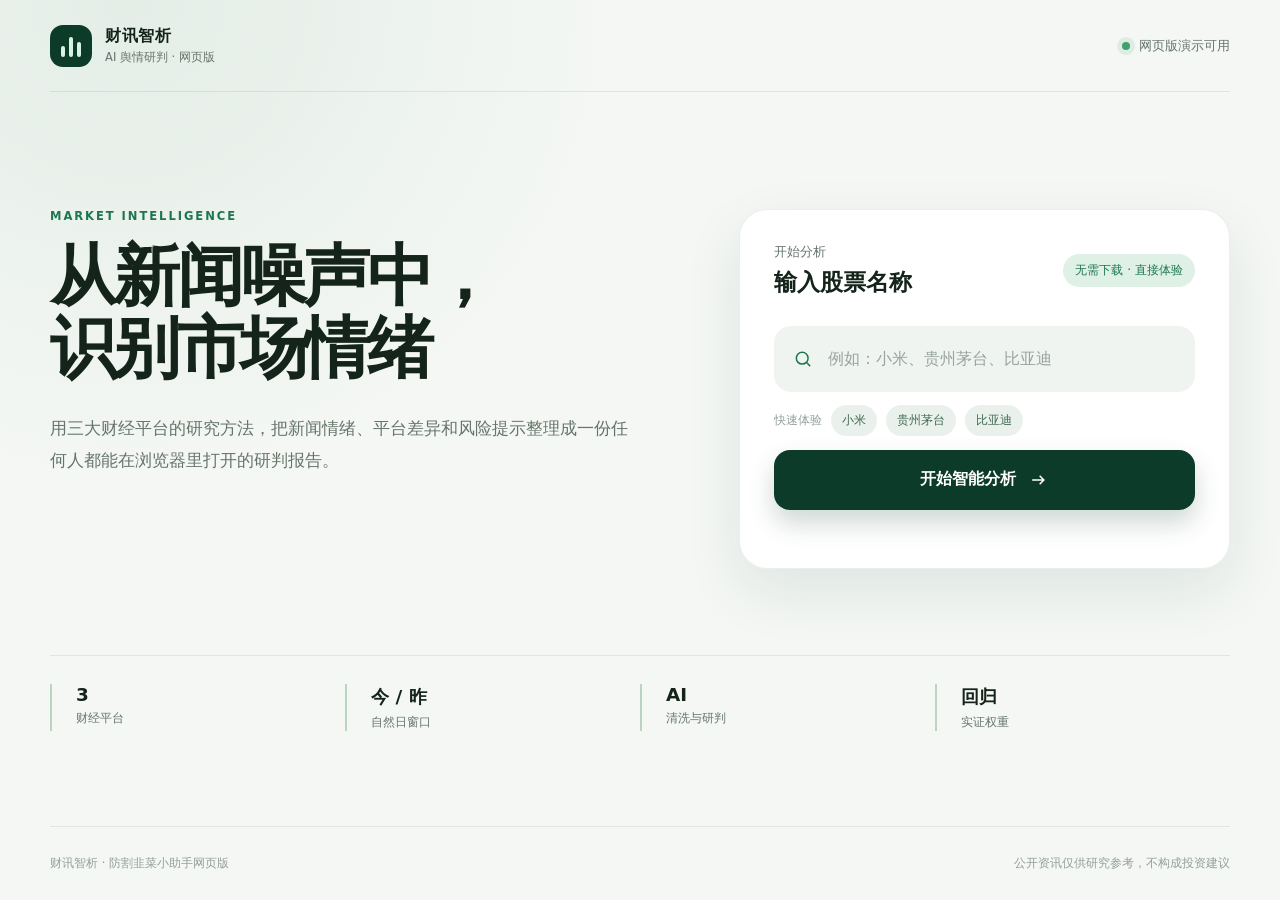
==== index.html @ 029d0da4 "Add files via upload" ====
<!doctype html>
<html lang="zh-CN">
  <head>
    <meta charset="UTF-8" />
    <meta name="viewport" content="width=device-width, initial-scale=1.0" />
    <meta
      name="description"
      content="聚合财经新闻、分析市场情绪并生成结构化舆情研判报告。"
    />
    <title>财讯智析 · AI 舆情研判</title>
    <link
      rel="icon"
      type="image/svg+xml"
      href="data:image/svg+xml,%3Csvg xmlns='http://www.w3.org/2000/svg' viewBox='0 0 64 64'%3E%3Crect width='64' height='64' rx='18' fill='%230d3b2a'/%3E%3Cpath d='M17 43V31m15 12V20m15 23V27' stroke='%23d9f3e5' stroke-width='6' stroke-linecap='round'/%3E%3C/svg%3E"
    />
    <link rel="stylesheet" href="./styles.css" />
  </head>
  <body>
    <div class="app-shell">
      <header class="topbar">
        <a class="brand" href="#" aria-label="财讯智析首页">
          <span class="brand-mark" aria-hidden="true">
            <i></i><i></i><i></i>
          </span>
          <span>
            <strong>财讯智析</strong>
            <small>AI 舆情研判 · 网页版</small>
          </span>
        </a>
        <div class="service-state" id="serviceState" aria-live="polite">
          <span class="state-dot"></span>
          <span>网页版演示可用</span>
        </div>
      </header>

      <main>
        <section class="workspace" id="searchView">
          <div class="workspace-copy">
            <p class="eyebrow">MARKET INTELLIGENCE</p>
            <h1>从新闻噪声中，<br />识别市场情绪</h1>
            <p class="lead">
              用三大财经平台的研究方法，把新闻情绪、平台差异和风险提示整理成一份任何人都能在浏览器里打开的研判报告。
            </p>
          </div>

          <form class="search-panel" id="analysisForm">
            <div class="panel-head">
              <div>
                <p class="panel-label">开始分析</p>
                <h2>输入股票名称</h2>
              </div>
              <span class="window-badge">无需下载 · 直接体验</span>
            </div>
            <label class="search-box" for="stockInput">
              <svg viewBox="0 0 24 24" aria-hidden="true">
                <circle cx="11" cy="11" r="7"></circle>
                <path d="m16.5 16.5 4 4"></path>
              </svg>
              <input
                id="stockInput"
                name="stock"
                autocomplete="off"
                maxlength="30"
                placeholder="例如：小米、贵州茅台、比亚迪"
                required
              />
            </label>
            <div class="quick-row" aria-label="快速体验">
              <span>快速体验</span>
              <button type="button" data-stock="小米">小米</button>
              <button type="button" data-stock="贵州茅台">贵州茅台</button>
              <button type="button" data-stock="比亚迪">比亚迪</button>
            </div>
            <button class="primary-action" id="submitButton" type="submit">
              <span>开始智能分析</span>
              <svg viewBox="0 0 24 24" aria-hidden="true"><path d="m5 12 14 0m-5-5 5 5-5 5"></path></svg>
            </button>
            <p class="form-error" id="formError" role="alert"></p>
          </form>

          <div class="method-row" aria-label="分析方法概览">
            <div><strong>3</strong><span>财经平台</span></div>
            <div><strong>今 / 昨</strong><span>自然日窗口</span></div>
            <div><strong>AI</strong><span>清洗与研判</span></div>
            <div><strong>回归</strong><span>实证权重</span></div>
          </div>
        </section>

        <section class="progress-view is-hidden" id="progressView" aria-live="polite">
          <div class="progress-main">
            <button class="text-button" id="cancelButton" type="button">← 返回搜索</button>
            <p class="eyebrow">ANALYSIS IN PROGRESS</p>
            <h2 id="progressStock">—</h2>
            <p class="progress-message" id="progressMessage">正在创建分析任务</p>
            <div class="progress-value"><strong id="progressNumber">0</strong><span>%</span></div>
            <div class="progress-track" aria-hidden="true">
              <div class="progress-fill" id="progressFill"></div>
            </div>
          </div>

          <aside class="source-panel">
            <div class="aside-title"><span>分析流程</span><small>网页演示</small></div>
            <div id="sourceList"></div>
            <div class="warning-list" id="warningList"></div>
          </aside>
        </section>

        <section class="report-view is-hidden" id="reportView">
          <div class="report-toolbar">
            <div>
              <p class="eyebrow">AI SENTIMENT REPORT</p>
              <h2 id="reportStock">—</h2>
              <p id="reportMeta">—</p>
            </div>
            <button class="outline-button" id="newAnalysisButton" type="button">分析另一只股票</button>
          </div>

          <div class="score-layout">
            <article class="score-card">
              <div class="card-label">
                综合情绪方向
                <button class="help-button" id="metricHelpButton" type="button" aria-expanded="false" aria-controls="metricHelp">?</button>
              </div>
              <div class="score-heading">
                <strong id="directionValue">0.00</strong>
                <span id="directionLabel">中性</span>
              </div>
              <div class="score-scale">
                <div class="scale-line"></div>
                <div class="scale-pin" id="scalePin"></div>
              </div>
              <div class="scale-caption"><span>消极</span><span>中性</span><span>积极</span></div>
              <p class="inline-help is-hidden" id="metricHelp">
                情绪方向经过平台日均与时间权重两级归一化；情绪强度反映标题表达的方向性强弱；新闻热度为 AI 清洗后保留的资讯数量。
              </p>
              <div class="metric-strip">
                <div><strong id="intensityValue">0.00</strong><span>情绪强度</span></div>
                <div><strong id="heatValue">0</strong><span>新闻热度</span></div>
                <div><strong id="coverageValue">0</strong><span>平台覆盖</span></div>
              </div>
            </article>

            <article class="decision-card">
              <p>研判结论</p>
              <h3 id="decisionRating">—</h3>
              <div id="decisionReason">—</div>
              <div class="decision-foot"><span>基于公开资讯</span><span>动态更新</span></div>
            </article>
          </div>

          <div class="report-grid">
            <div class="report-column">
              <article class="content-card">
                <p class="section-kicker">OVERVIEW</p>
                <h3>深度研报综述</h3>
                <p class="report-copy" id="summaryText"></p>
              </article>

              <article class="content-card">
                <div class="section-title positive"><span>↗</span><h3>积极信号</h3></div>
                <div id="prosList"></div>
              </article>

              <article class="content-card">
                <div class="section-title risk"><span>!</span><h3>风险观察</h3></div>
                <div id="consList"></div>
              </article>

              <article class="content-card">
                <p class="section-kicker">STRATEGY</p>
                <h3>策略观察</h3>
                <p class="report-copy" id="strategyText"></p>
              </article>
            </div>

            <aside class="evidence-column">
              <article class="content-card distribution-card">
                <p class="section-kicker">SOURCE MIX</p>
                <h3>平台资讯分布</h3>
                <div id="platformDistribution"></div>
              </article>

              <details class="disclosure-card" id="evidenceDetails">
                <summary><span><i>!</i>新闻依据</span><b>展开</b></summary>
                <div class="disclosure-content" id="evidenceList"></div>
              </details>

              <details class="disclosure-card">
                <summary><span><i class="question">?</i>分数与模型说明</span><b>展开</b></summary>
                <div class="disclosure-content model-text" id="modelInfo"></div>
              </details>
            </aside>
          </div>

          <p class="legal-note" id="legalNote"></p>
        </section>
      </main>

      <footer>
        <span>财讯智析 · 防割韭菜小助手网页版</span>
        <span>公开资讯仅供研究参考，不构成投资建议</span>
      </footer>
    </div>

    <script src="./app.js" defer></script>
  </body>
</html>
---- styles.css ----
:root {
  color-scheme: light;
  --ink: #14241b;
  --muted: #66756c;
  --faint: #93a098;
  --line: #dfe6e1;
  --paper: #f4f7f4;
  --surface: #ffffff;
  --forest: #0d3b2a;
  --green: #1e7650;
  --mint: #dff1e6;
  --positive: #23704d;
  --risk: #a25b48;
  --shadow: 0 22px 60px rgba(13, 59, 42, 0.09);
  font-family: Inter, ui-sans-serif, system-ui, -apple-system, BlinkMacSystemFont, "Segoe UI", "PingFang SC", "Microsoft YaHei", sans-serif;
}

* { box-sizing: border-box; }

html { scroll-behavior: smooth; }

body {
  margin: 0;
  background:
    radial-gradient(circle at 10% 0%, rgba(61, 137, 94, 0.09), transparent 30rem),
    var(--paper);
  color: var(--ink);
  min-width: 320px;
}

button, input { font: inherit; }
button { cursor: pointer; }

.app-shell { min-height: 100vh; }

.topbar {
  width: min(1180px, calc(100% - 48px));
  min-height: 92px;
  margin: 0 auto;
  display: flex;
  align-items: center;
  justify-content: space-between;
  border-bottom: 1px solid rgba(20, 36, 27, 0.09);
}

.brand {
  display: inline-flex;
  gap: 13px;
  align-items: center;
  color: inherit;
  text-decoration: none;
}

.brand-mark {
  width: 42px;
  height: 42px;
  display: flex;
  align-items: end;
  justify-content: center;
  gap: 4px;
  padding: 10px;
  border-radius: 13px;
  background: var(--forest);
}

.brand-mark i { display: block; width: 4px; border-radius: 4px; background: #d8f2e3; }
.brand-mark i:nth-child(1) { height: 11px; }
.brand-mark i:nth-child(2) { height: 20px; }
.brand-mark i:nth-child(3) { height: 15px; }
.brand strong, .brand small { display: block; }
.brand strong { font-size: 1rem; letter-spacing: .04em; }
.brand small { margin-top: 3px; color: var(--muted); font-size: .72rem; }

.service-state {
  display: flex;
  align-items: center;
  gap: 9px;
  color: var(--muted);
  font-size: .82rem;
}

.state-dot {
  width: 8px;
  height: 8px;
  border-radius: 50%;
  background: #d2a056;
  box-shadow: 0 0 0 5px rgba(210, 160, 86, .12);
}

.service-state.online .state-dot { background: #41a06c; box-shadow: 0 0 0 5px rgba(65, 160, 108, .12); }
.service-state.offline .state-dot { background: #ba624e; box-shadow: 0 0 0 5px rgba(186, 98, 78, .12); }

main { width: min(1180px, calc(100% - 48px)); margin: 0 auto; }

.workspace {
  min-height: calc(100vh - 166px);
  padding: 76px 0 54px;
  display: grid;
  grid-template-columns: minmax(0, 1fr) minmax(420px, .82fr);
  grid-template-rows: auto auto;
  column-gap: 90px;
  align-content: center;
}

.eyebrow, .section-kicker {
  margin: 0 0 18px;
  color: var(--green);
  font-size: .72rem;
  font-weight: 750;
  letter-spacing: .17em;
}

.workspace h1 {
  max-width: 660px;
  margin: 0;
  font-size: clamp(3.1rem, 5.2vw, 5.4rem);
  line-height: 1.08;
  letter-spacing: -.055em;
}

.lead {
  max-width: 580px;
  margin: 28px 0 0;
  color: var(--muted);
  font-size: 1.08rem;
  line-height: 1.85;
}

.search-panel {
  align-self: center;
  padding: 34px;
  background: rgba(255, 255, 255, .94);
  border: 1px solid rgba(25, 72, 49, .09);
  border-radius: 28px;
  box-shadow: var(--shadow);
}

.panel-head, .report-toolbar, .aside-title, .evidence-head {
  display: flex;
  align-items: center;
  justify-content: space-between;
  gap: 24px;
}

.panel-label { margin: 0 0 6px; color: var(--muted); font-size: .8rem; }
.panel-head h2 { margin: 0; font-size: 1.45rem; }
.window-badge { padding: 8px 12px; border-radius: 999px; background: var(--mint); color: var(--green); font-size: .76rem; }

.search-box {
  margin-top: 28px;
  height: 66px;
  display: flex;
  align-items: center;
  gap: 13px;
  padding: 0 18px;
  border: 1.5px solid transparent;
  border-radius: 17px;
  background: #f0f4f1;
  transition: border-color .2s, box-shadow .2s;
}

.search-box:focus-within { border-color: #4a936d; box-shadow: 0 0 0 4px rgba(74, 147, 109, .1); }
.search-box svg { width: 22px; fill: none; stroke: var(--green); stroke-width: 1.8; }
.search-box input { width: 100%; border: 0; outline: 0; background: transparent; color: var(--ink); font-size: 1rem; }
.search-box input::placeholder { color: #98a49c; }

.quick-row { min-height: 58px; display: flex; align-items: center; flex-wrap: wrap; gap: 9px; color: var(--faint); font-size: .78rem; }
.quick-row button { padding: 7px 11px; border: 0; border-radius: 999px; background: #eaf1ec; color: #416853; font-size: .76rem; }
.quick-row button:hover { background: #dcebe1; }

.primary-action, .outline-button {
  border: 0;
  border-radius: 16px;
  font-weight: 700;
}

.primary-action {
  width: 100%;
  height: 60px;
  display: flex;
  align-items: center;
  justify-content: center;
  gap: 12px;
  background: var(--forest);
  color: #fff;
  box-shadow: 0 13px 26px rgba(13, 59, 42, .2);
  transition: transform .2s, background .2s;
}

.primary-action:hover { transform: translateY(-1px); background: #125038; }
.primary-action:disabled { cursor: wait; opacity: .66; transform: none; }
.primary-action svg { width: 20px; fill: none; stroke: currentColor; stroke-width: 1.8; }
.form-error { min-height: 1.2em; margin: 13px 0 -4px; color: var(--risk); font-size: .8rem; text-align: center; }

.method-row {
  grid-column: 1 / -1;
  margin-top: 86px;
  padding-top: 28px;
  display: grid;
  grid-template-columns: repeat(4, 1fr);
  border-top: 1px solid var(--line);
}

.method-row div { padding-left: 24px; border-left: 2px solid #b9d5c2; }
.method-row strong, .method-row span { display: block; }
.method-row strong { font-size: 1.15rem; }
.method-row span { margin-top: 5px; color: var(--muted); font-size: .78rem; }

.is-hidden { display: none !important; }

.progress-view {
  min-height: calc(100vh - 166px);
  padding: 76px 0;
  display: grid;
  grid-template-columns: 1.18fr .82fr;
  gap: 72px;
  align-items: center;
}

.text-button { margin-bottom: 64px; padding: 0; border: 0; background: transparent; color: var(--muted); }
.progress-main h2 { margin: 0; font-size: clamp(3.4rem, 7vw, 6.2rem); letter-spacing: -.05em; }
.progress-message { min-height: 28px; margin: 16px 0 0; color: var(--muted); font-size: 1.06rem; }
.progress-value { margin-top: 48px; display: flex; align-items: baseline; }
.progress-value strong { font-size: clamp(5rem, 10vw, 9rem); font-weight: 300; letter-spacing: -.07em; }
.progress-value span { margin-left: 10px; color: var(--green); font-size: 2rem; }
.progress-track { height: 8px; overflow: hidden; border-radius: 999px; background: #dce5df; }
.progress-fill { width: 0; height: 100%; border-radius: inherit; background: linear-gradient(90deg, #1f724e, #81bb94); transition: width .35s ease; }

.source-panel { padding: 34px; border-radius: 26px; background: var(--forest); color: #fff; box-shadow: var(--shadow); }
.aside-title { margin-bottom: 16px; color: rgba(255,255,255,.68); font-size: .82rem; }
.aside-title small { font-size: .72rem; }
.source-row { min-height: 76px; display: flex; align-items: center; justify-content: space-between; gap: 20px; border-bottom: 1px solid rgba(255,255,255,.11); }
.source-row:last-child { border-bottom: 0; }
.source-name { display: flex; align-items: center; gap: 12px; font-weight: 650; }
.source-name i { width: 9px; height: 9px; border-radius: 50%; background: #819488; }
.source-name i.running { background: #e0b05f; box-shadow: 0 0 0 6px rgba(224,176,95,.12); }
.source-name i.completed { background: #69c48e; }
.source-name i.failed, .source-name i.auth_required { background: #e18870; }
.source-detail { max-width: 210px; color: rgba(255,255,255,.54); font-size: .75rem; text-align: right; }
.warning-list { color: #e8ca93; font-size: .76rem; line-height: 1.55; }
.warning-item { margin-top: 12px; padding: 12px 14px; border-radius: 12px; background: rgba(232,202,147,.08); }

.report-view { padding: 58px 0 70px; }
.report-toolbar { margin-bottom: 34px; }
.report-toolbar h2 { margin: 0; font-size: 3rem; letter-spacing: -.04em; }
.report-toolbar p:last-child { margin: 10px 0 0; color: var(--muted); }
.outline-button { padding: 13px 18px; border: 1px solid #bfcac3; background: transparent; color: var(--forest); }
.outline-button:hover { background: #e8efea; }

.score-layout { display: grid; grid-template-columns: 1.32fr .68fr; gap: 22px; }
.score-card, .decision-card, .content-card, .disclosure-card { border: 1px solid rgba(22, 61, 40, .08); border-radius: 24px; background: var(--surface); box-shadow: 0 10px 36px rgba(13,59,42,.055); }
.score-card { padding: 32px; }
.card-label { display: flex; align-items: center; color: var(--muted); font-size: .86rem; }
.help-button { width: 25px; height: 25px; margin-left: 8px; border: 0; border-radius: 50%; background: #dce6df; color: #52705e; font-size: .75rem; }
.score-heading { margin-top: 9px; display: flex; align-items: baseline; gap: 16px; }
.score-heading strong { font-size: 4.9rem; font-weight: 330; letter-spacing: -.06em; }
.score-heading span { padding: 7px 12px; border-radius: 999px; background: var(--mint); color: var(--positive); font-size: .8rem; }
.score-scale { position: relative; height: 26px; margin-top: 16px; display: flex; align-items: center; }
.scale-line { width: 100%; height: 8px; border-radius: 999px; background: linear-gradient(90deg, #c47661, #ddd29f 50%, #65a77e); }
.scale-pin { position: absolute; left: 50%; width: 21px; height: 21px; margin-left: -10px; border: 4px solid var(--forest); border-radius: 50%; background: #fff; box-shadow: 0 2px 8px rgba(13,59,42,.2); transition: left .5s ease; }
.scale-caption { display: flex; justify-content: space-between; color: var(--faint); font-size: .69rem; }
.inline-help { margin: 20px 0 0; padding: 15px 16px; border-radius: 12px; background: #f0f4f1; color: var(--muted); font-size: .78rem; line-height: 1.65; }
.metric-strip { margin-top: 26px; padding-top: 24px; display: grid; grid-template-columns: repeat(3, 1fr); border-top: 1px solid var(--line); }
.metric-strip div { text-align: center; border-right: 1px solid var(--line); }
.metric-strip div:last-child { border-right: 0; }
.metric-strip strong, .metric-strip span { display: block; }
.metric-strip strong { font-size: 1.38rem; }
.metric-strip span { margin-top: 5px; color: var(--muted); font-size: .72rem; }

.decision-card { padding: 32px; display: flex; flex-direction: column; background: linear-gradient(145deg, #0c3727, #176043); color: #fff; }
.decision-card p { margin: 0; color: rgba(255,255,255,.58); font-size: .8rem; }
.decision-card h3 { margin: 18px 0 14px; font-size: 2rem; }
.decision-card > div:not(.decision-foot) { color: rgba(255,255,255,.78); line-height: 1.7; font-size: .9rem; }
.decision-foot { margin-top: auto; padding-top: 24px; display: flex; justify-content: space-between; color: rgba(255,255,255,.45); font-size: .7rem; }

.report-grid { margin-top: 22px; display: grid; grid-template-columns: minmax(0, 1.45fr) minmax(310px, .55fr); gap: 22px; align-items: start; }
.report-column, .evidence-column { display: grid; gap: 22px; }
.content-card { padding: 30px; }
.content-card h3 { margin: 0; font-size: 1.28rem; }
.report-copy { margin: 20px 0 0; color: #4f5f56; line-height: 1.9; }
.section-title { display: flex; align-items: center; gap: 12px; margin-bottom: 8px; }
.section-title > span { width: 34px; height: 34px; display: grid; place-items: center; border-radius: 11px; color: #fff; background: var(--positive); }
.section-title.risk > span { background: var(--risk); }
.insight-row { display: grid; grid-template-columns: 30px 1fr; gap: 14px; padding: 20px 0; border-bottom: 1px solid var(--line); }
.insight-row:last-child { padding-bottom: 0; border-bottom: 0; }
.insight-index { width: 28px; height: 28px; display: grid; place-items: center; border-radius: 50%; background: var(--mint); color: var(--positive); font-size: .76rem; font-weight: 700; }
.insight-index.risk { background: #f3e6e1; color: var(--risk); }
.insight-row h4 { margin: 3px 0 7px; font-size: .98rem; }
.insight-row p { margin: 0; color: var(--muted); font-size: .87rem; line-height: 1.72; }

.distribution-card { position: sticky; top: 22px; }
.distribution-row { margin-top: 21px; }
.distribution-head { display: flex; justify-content: space-between; color: var(--muted); font-size: .8rem; }
.distribution-track { height: 7px; margin-top: 9px; border-radius: 999px; background: #e9eeea; overflow: hidden; }
.distribution-fill { height: 100%; border-radius: inherit; background: #2d8058; }

.disclosure-card { overflow: hidden; }
.disclosure-card summary { min-height: 66px; padding: 0 22px; display: flex; align-items: center; justify-content: space-between; list-style: none; cursor: pointer; color: var(--muted); font-size: .84rem; }
.disclosure-card summary::-webkit-details-marker { display: none; }
.disclosure-card summary span { display: flex; align-items: center; }
.disclosure-card summary i { width: 24px; height: 24px; margin-right: 9px; display: grid; place-items: center; border-radius: 50%; background: #b28a55; color: #fff; font-size: .68rem; font-style: normal; }
.disclosure-card summary i.question { background: #6c8b79; }
.disclosure-card summary b { color: var(--faint); font-size: .72rem; font-weight: 500; }
.disclosure-card[open] summary b { font-size: 0; }
.disclosure-card[open] summary b::after { content: "收起"; font-size: .72rem; }
.disclosure-content { max-height: 600px; overflow: auto; padding: 0 22px 22px; border-top: 1px solid var(--line); }
.evidence-item { padding: 18px 0; border-bottom: 1px solid var(--line); }
.evidence-item:last-child { border-bottom: 0; }
.evidence-head { color: var(--faint); font-size: .7rem; }
.evidence-head strong { color: var(--green); }
.evidence-item a, .evidence-title { display: block; margin-top: 8px; color: var(--ink); font-size: .86rem; font-weight: 650; line-height: 1.55; text-decoration: none; }
.evidence-item a:hover { color: var(--green); }
.evidence-item p { margin: 6px 0 0; color: var(--muted); font-size: .75rem; line-height: 1.55; }
.model-text { color: var(--muted); font-size: .8rem; line-height: 1.7; }
.model-text p { margin: 16px 0 0; }
.legal-note { margin: 30px 0 0; color: var(--faint); font-size: .73rem; text-align: center; }

footer {
  width: min(1180px, calc(100% - 48px));
  min-height: 74px;
  margin: 0 auto;
  display: flex;
  justify-content: space-between;
  align-items: center;
  gap: 24px;
  border-top: 1px solid var(--line);
  color: var(--faint);
  font-size: .72rem;
}

@media (max-width: 900px) {
  .workspace { grid-template-columns: 1fr; gap: 44px; padding-top: 50px; }
  .search-panel { width: 100%; max-width: 620px; }
  .method-row { margin-top: 56px; }
  .progress-view, .score-layout, .report-grid { grid-template-columns: 1fr; }
  .progress-view { gap: 36px; }
  .distribution-card { position: static; }
}

@media (max-width: 600px) {
  .topbar, main, footer { width: min(100% - 30px, 1180px); }
  .topbar { min-height: 76px; }
  .service-state span:last-child { display: none; }
  .workspace { padding-top: 40px; }
  .workspace h1 { font-size: 2.85rem; }
  .lead { font-size: .98rem; }
  .search-panel { padding: 23px; border-radius: 22px; }
  .window-badge { display: none; }
  .method-row { grid-template-columns: repeat(2, 1fr); gap: 24px 0; }
  .progress-view { padding: 42px 0; }
  .text-button { margin-bottom: 42px; }
  .source-panel, .score-card, .decision-card, .content-card { padding: 24px; }
  .report-toolbar { align-items: flex-start; flex-direction: column; }
  .report-toolbar h2 { font-size: 2.35rem; }
  .score-heading strong { font-size: 4rem; }
  .report-grid { grid-template-columns: minmax(0, 1fr); }
  footer { padding: 22px 0; align-items: flex-start; flex-direction: column; }
}

@media (prefers-reduced-motion: reduce) {
  *, *::before, *::after { scroll-behavior: auto !important; transition: none !important; }
}
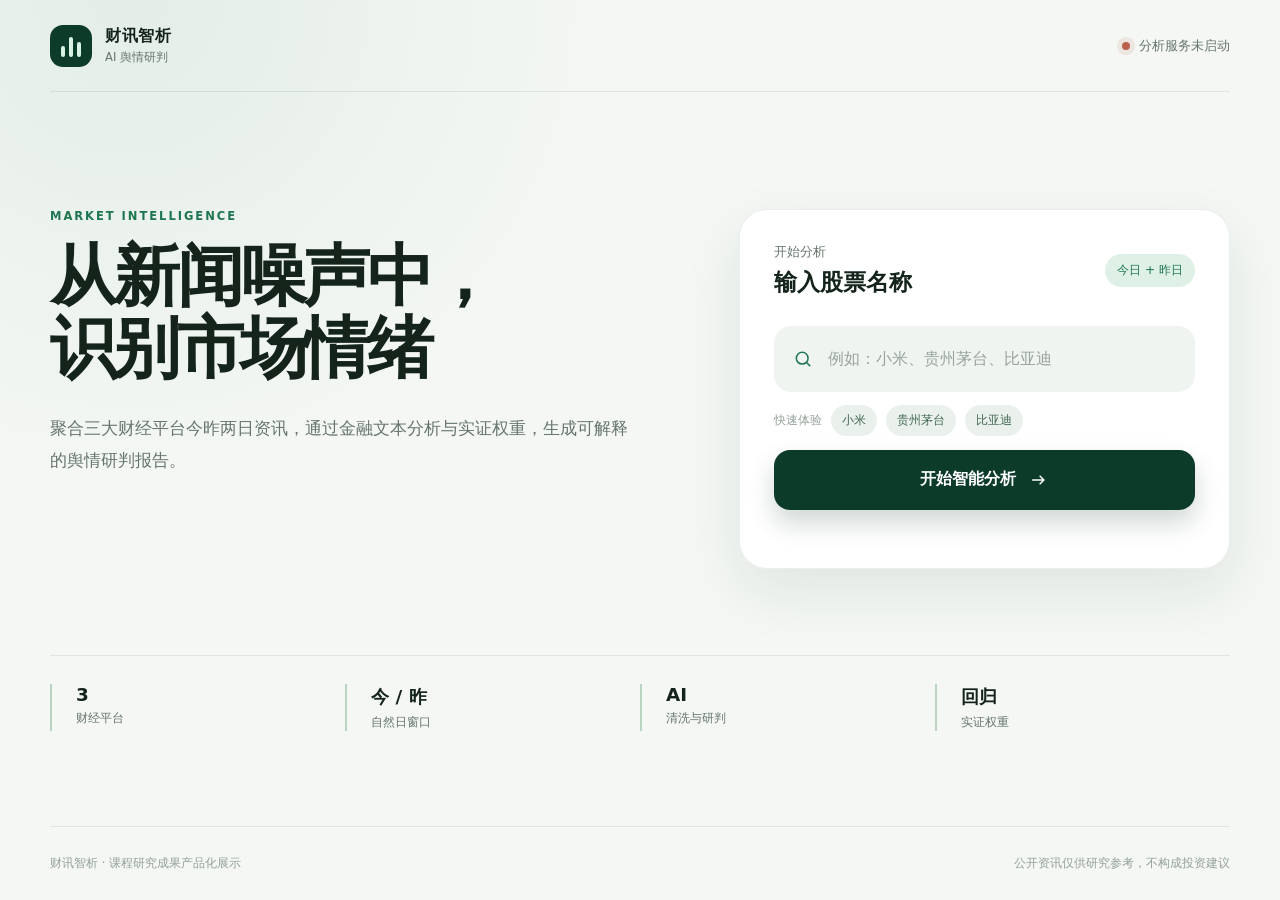
==== commit 693d65d2: "update" ====
--- a/index.html
+++ b/index.html
@@ -24,12 +24,12 @@
           </span>
           <span>
             <strong>财讯智析</strong>
-            <small>AI 舆情研判 · 网页版</small>
+            <small>AI 舆情研判</small>
           </span>
         </a>
         <div class="service-state" id="serviceState" aria-live="polite">
           <span class="state-dot"></span>
-          <span>网页版演示可用</span>
+          <span>正在连接分析服务</span>
         </div>
       </header>
 
@@ -39,7 +39,7 @@
             <p class="eyebrow">MARKET INTELLIGENCE</p>
             <h1>从新闻噪声中，<br />识别市场情绪</h1>
             <p class="lead">
-              用三大财经平台的研究方法，把新闻情绪、平台差异和风险提示整理成一份任何人都能在浏览器里打开的研判报告。
+              聚合三大财经平台今昨两日资讯，通过金融文本分析与实证权重，生成可解释的舆情研判报告。
             </p>
           </div>
 
@@ -49,7 +49,7 @@
                 <p class="panel-label">开始分析</p>
                 <h2>输入股票名称</h2>
               </div>
-              <span class="window-badge">无需下载 · 直接体验</span>
+              <span class="window-badge">今日 + 昨日</span>
             </div>
             <label class="search-box" for="stockInput">
               <svg viewBox="0 0 24 24" aria-hidden="true">
@@ -99,7 +99,7 @@
           </div>
 
           <aside class="source-panel">
-            <div class="aside-title"><span>分析流程</span><small>网页演示</small></div>
+            <div class="aside-title"><span>资讯来源</span><small>实时状态</small></div>
             <div id="sourceList"></div>
             <div class="warning-list" id="warningList"></div>
           </aside>
@@ -197,11 +197,12 @@
       </main>
 
       <footer>
-        <span>财讯智析 · 防割韭菜小助手网页版</span>
+        <span>财讯智析 · 课程研究成果产品化展示</span>
         <span>公开资讯仅供研究参考，不构成投资建议</span>
       </footer>
     </div>
 
+    <script src="./config.js"></script>
     <script src="./app.js" defer></script>
   </body>
 </html>
--- a/styles.css
+++ b/styles.css
@@ -308,7 +308,7 @@
 .evidence-item:last-child { border-bottom: 0; }
 .evidence-head { color: var(--faint); font-size: .7rem; }
 .evidence-head strong { color: var(--green); }
-.evidence-item a, .evidence-title { display: block; margin-top: 8px; color: var(--ink); font-size: .86rem; font-weight: 650; line-height: 1.55; text-decoration: none; }
+.evidence-item a { display: block; margin-top: 8px; color: var(--ink); font-size: .86rem; font-weight: 650; line-height: 1.55; text-decoration: none; }
 .evidence-item a:hover { color: var(--green); }
 .evidence-item p { margin: 6px 0 0; color: var(--muted); font-size: .75rem; line-height: 1.55; }
 .model-text { color: var(--muted); font-size: .8rem; line-height: 1.7; }
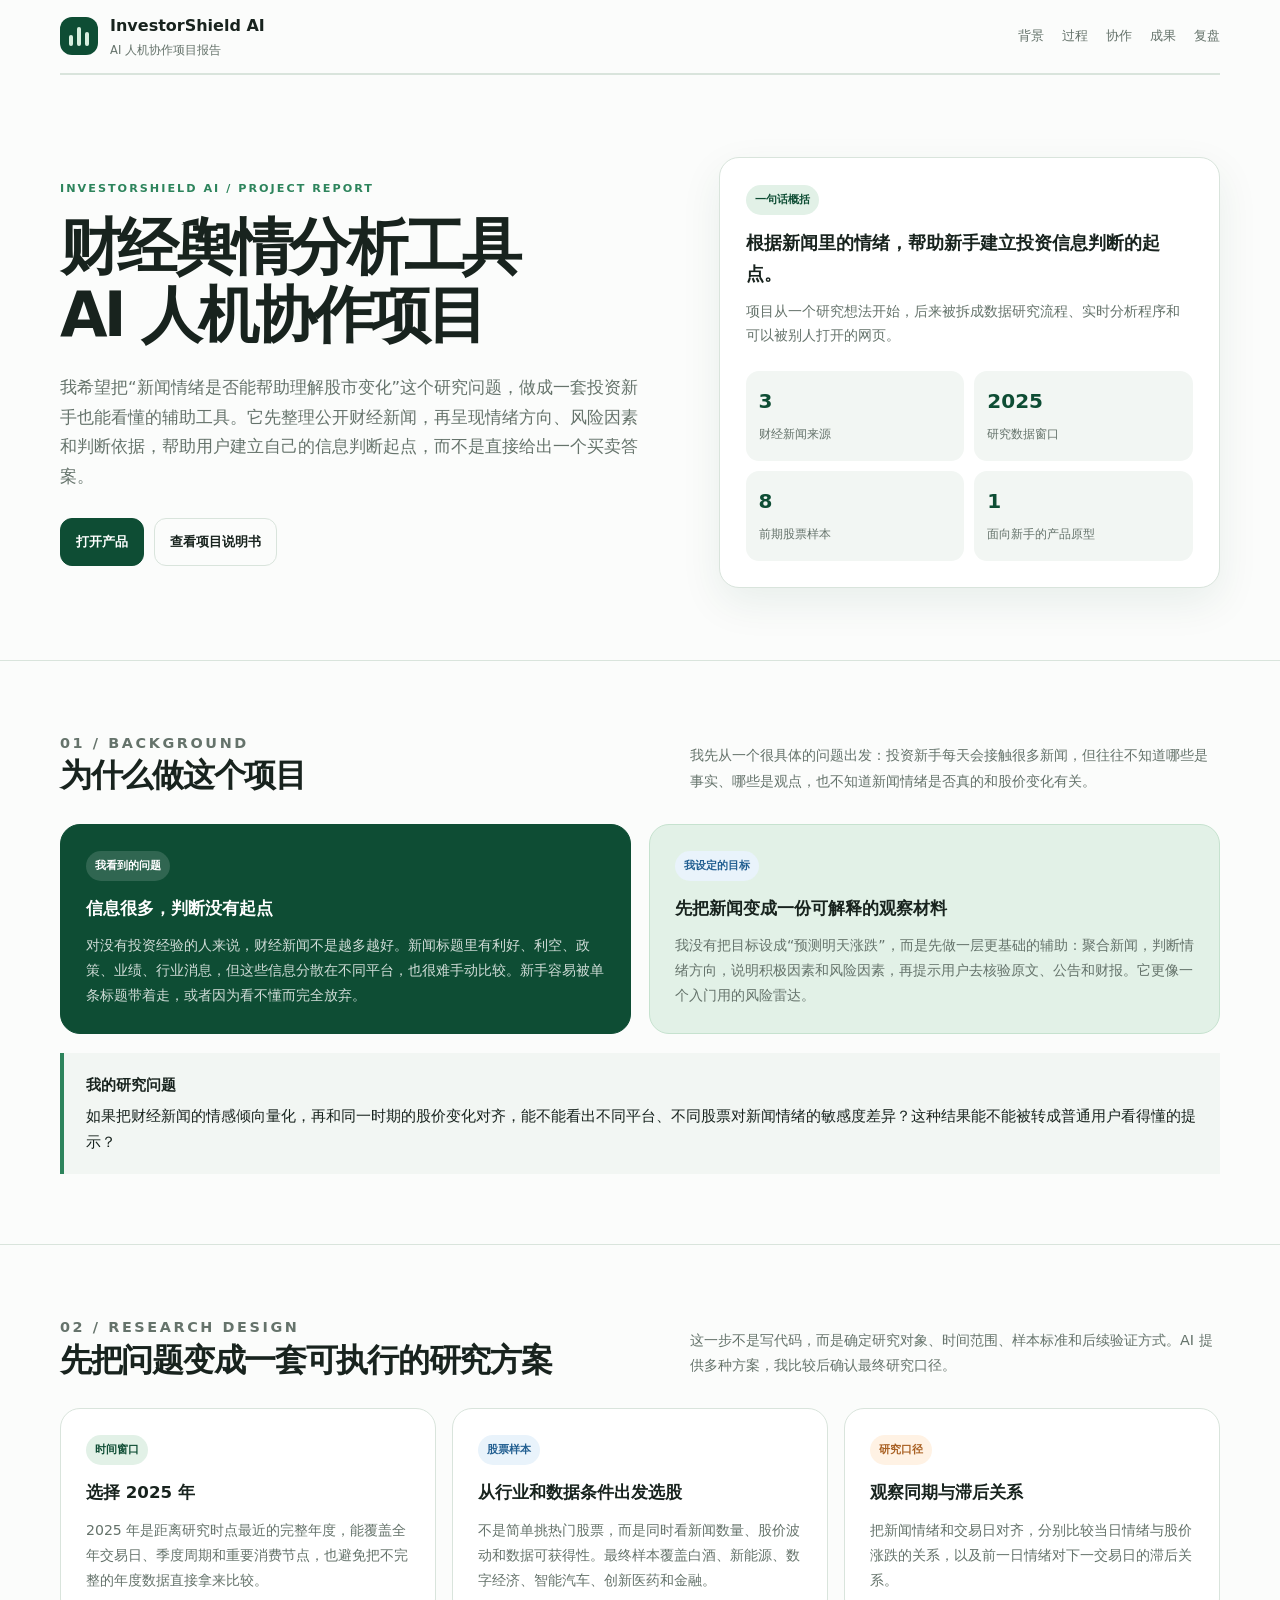
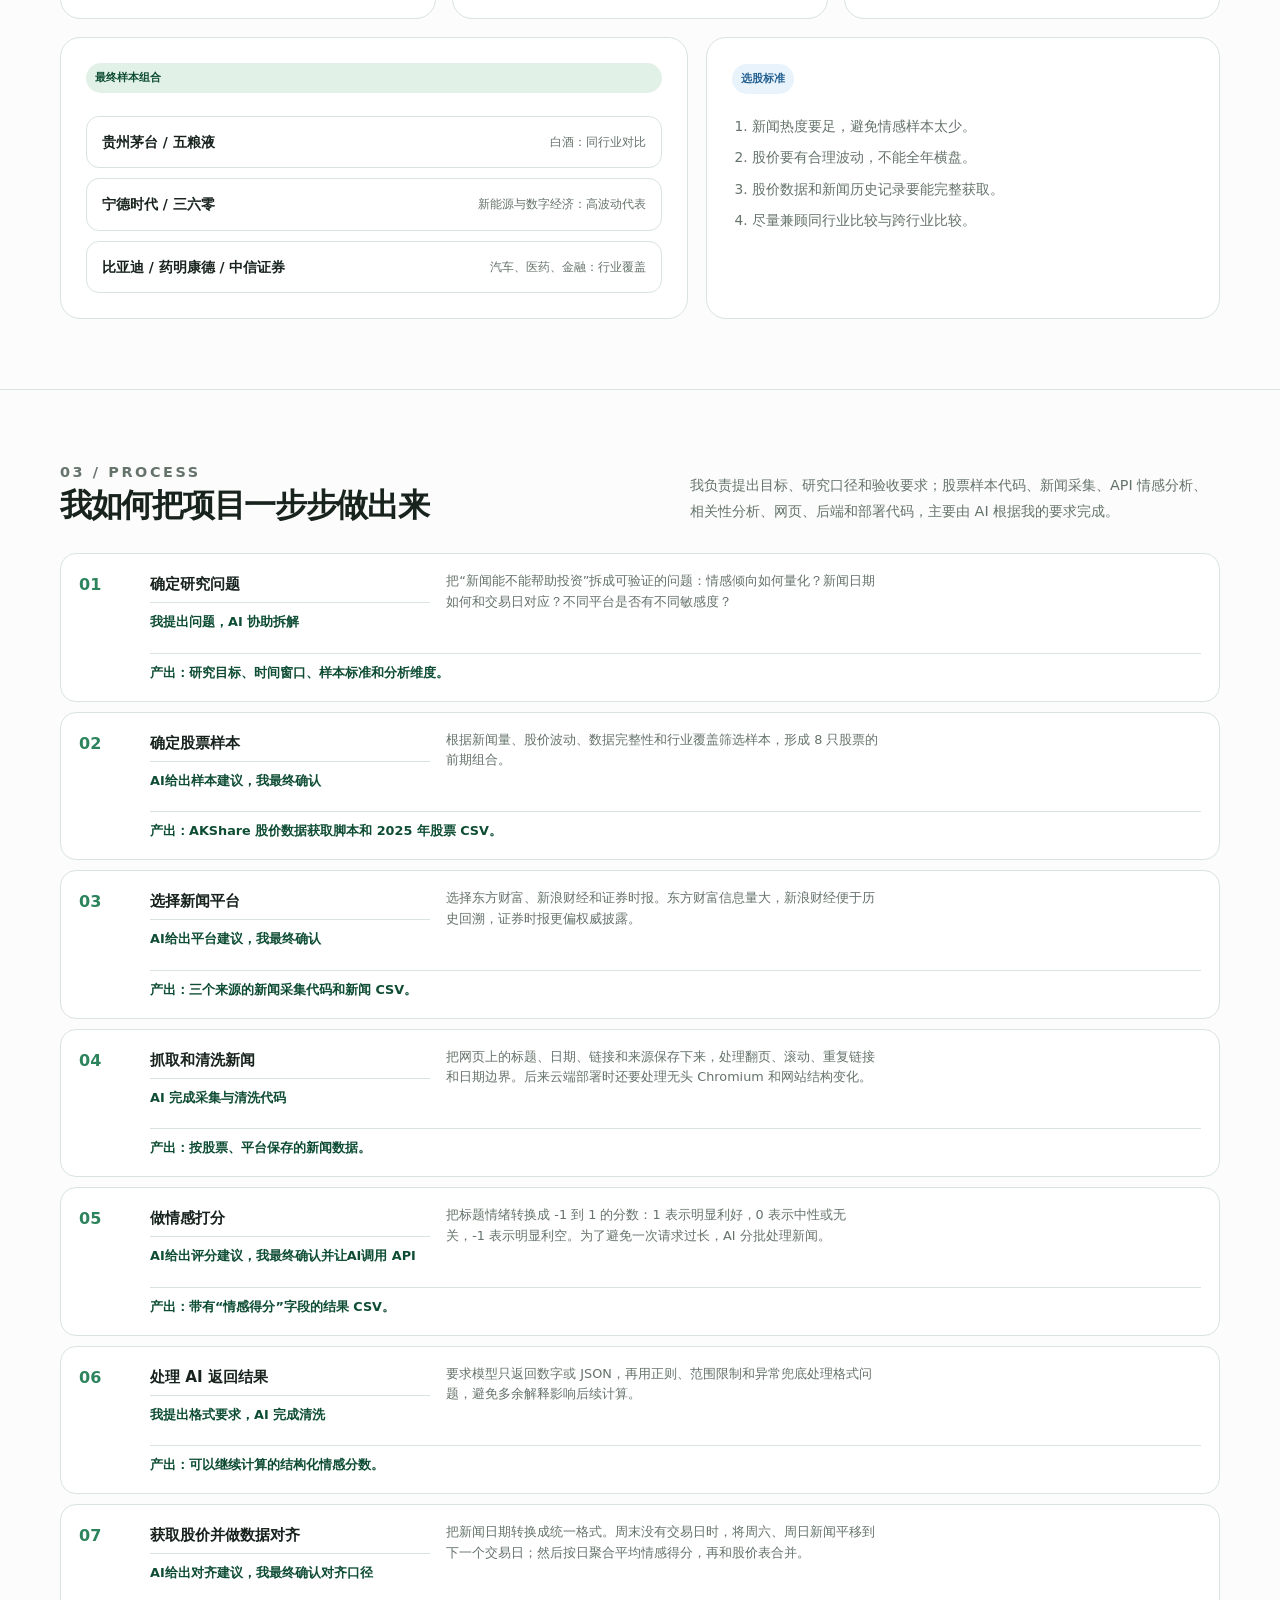
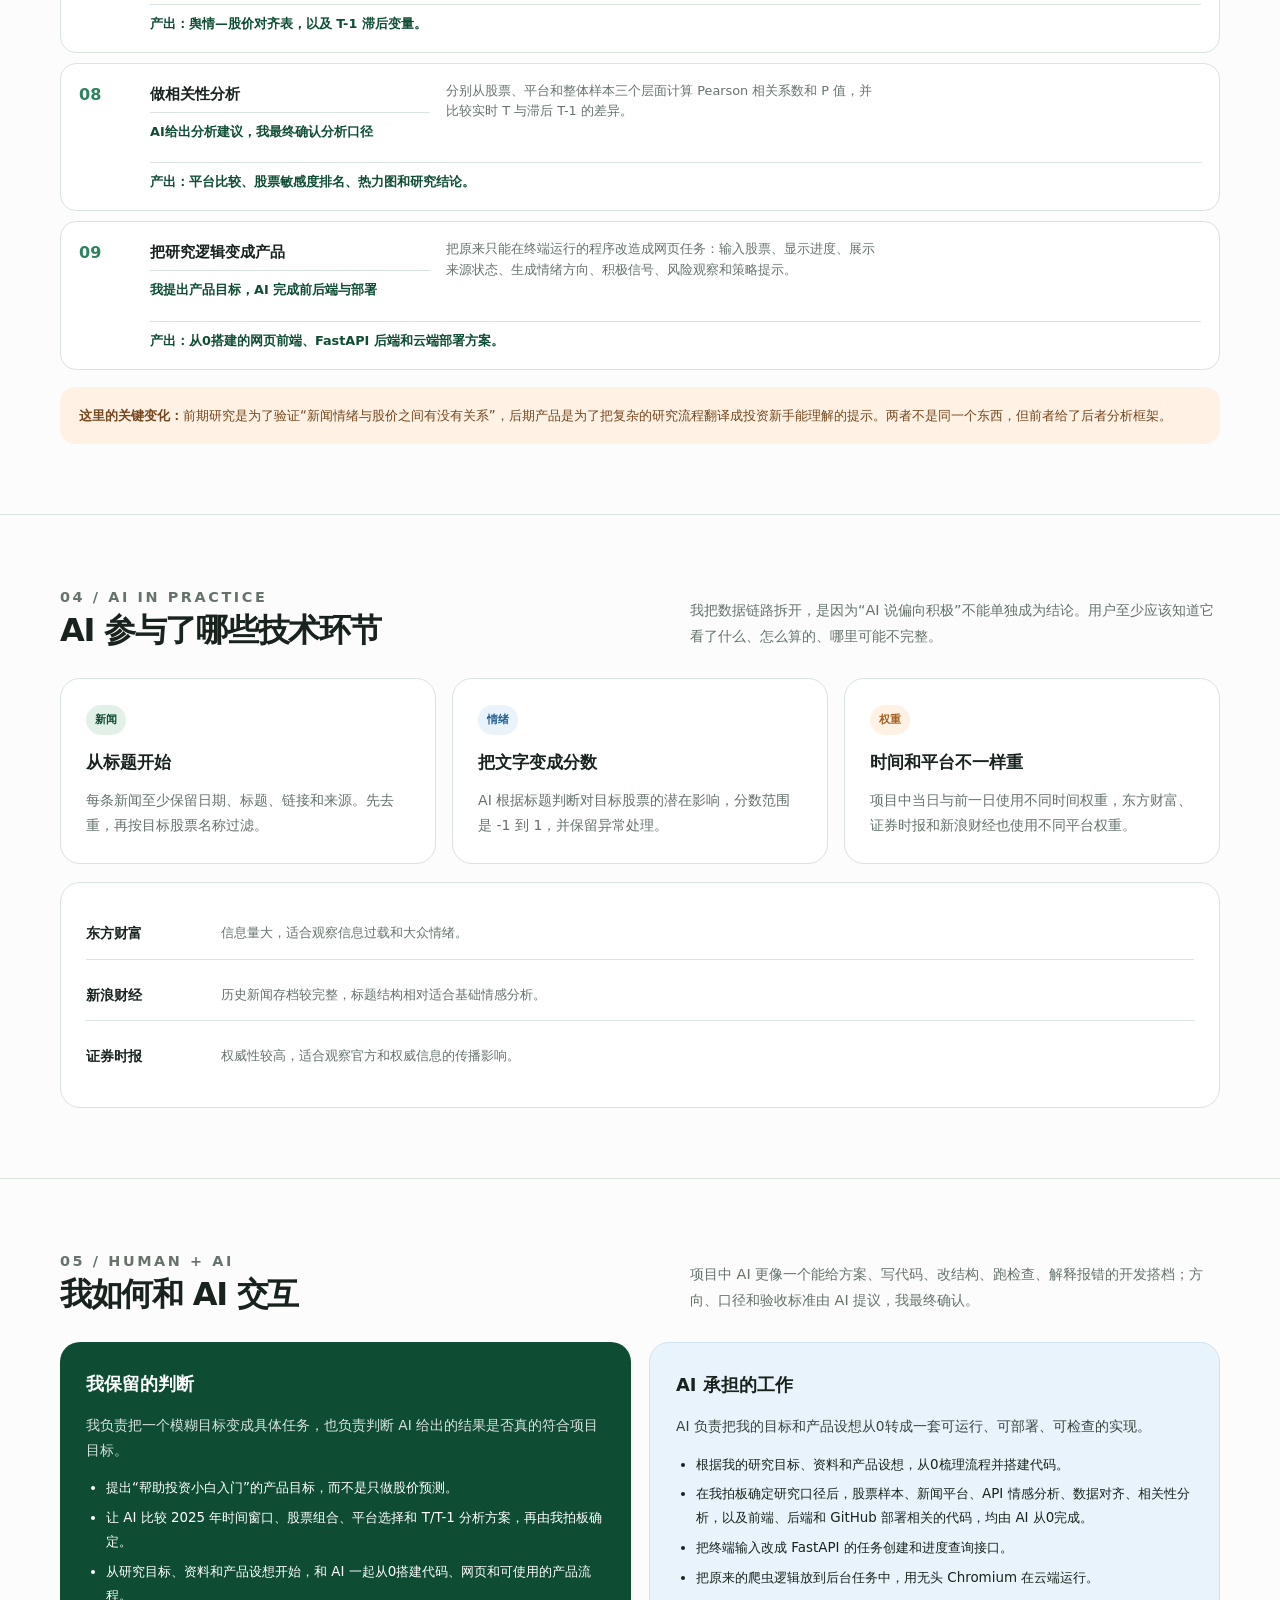
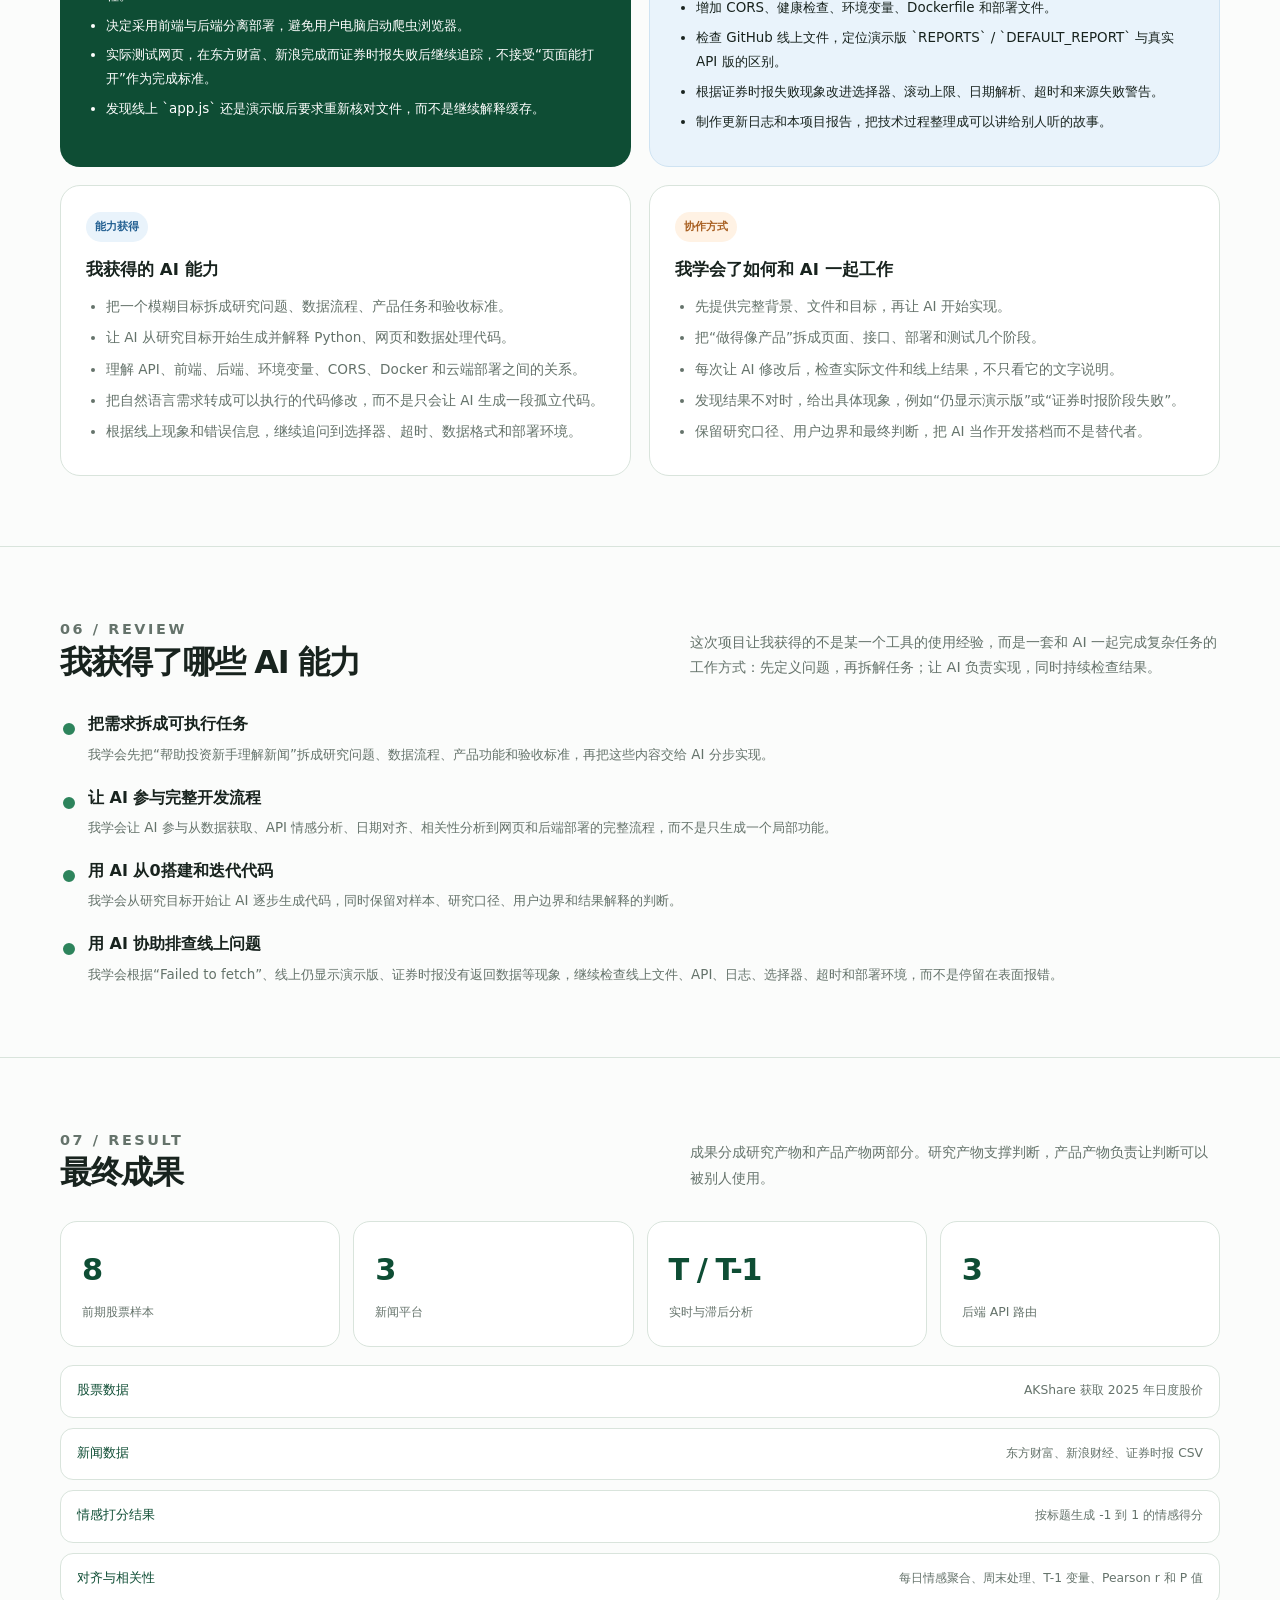
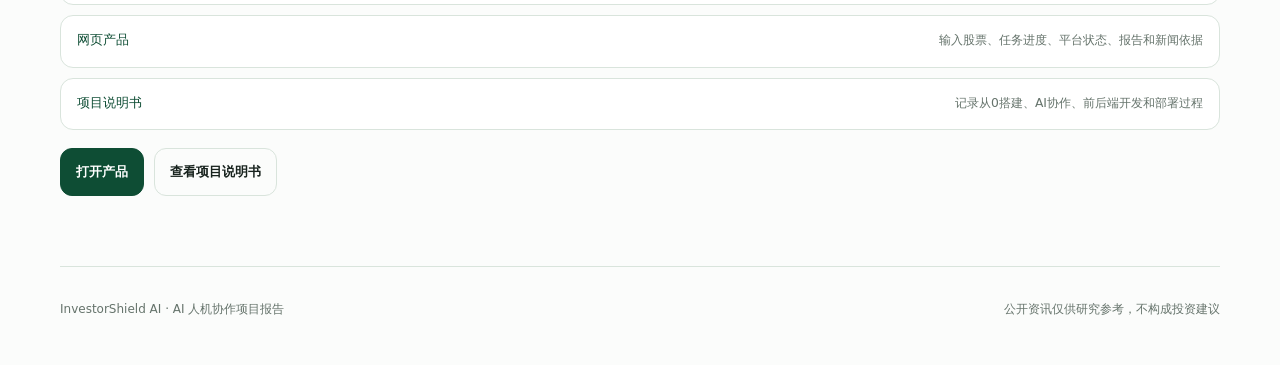
==== commit 062f2d69: "Add files via upload" ====
--- a/index.html
+++ b/index.html
@@ -1,208 +1,40 @@
-<!doctype html>
-<html lang="zh-CN">
-  <head>
-    <meta charset="UTF-8" />
-    <meta name="viewport" content="width=device-width, initial-scale=1.0" />
-    <meta
-      name="description"
-      content="聚合财经新闻、分析市场情绪并生成结构化舆情研判报告。"
-    />
-    <title>财讯智析 · AI 舆情研判</title>
-    <link
-      rel="icon"
-      type="image/svg+xml"
-      href="data:image/svg+xml,%3Csvg xmlns='http://www.w3.org/2000/svg' viewBox='0 0 64 64'%3E%3Crect width='64' height='64' rx='18' fill='%230d3b2a'/%3E%3Cpath d='M17 43V31m15 12V20m15 23V27' stroke='%23d9f3e5' stroke-width='6' stroke-linecap='round'/%3E%3C/svg%3E"
-    />
-    <link rel="stylesheet" href="./styles.css" />
-  </head>
-  <body>
-    <div class="app-shell">
-      <header class="topbar">
-        <a class="brand" href="#" aria-label="财讯智析首页">
-          <span class="brand-mark" aria-hidden="true">
-            <i></i><i></i><i></i>
-          </span>
-          <span>
-            <strong>财讯智析</strong>
-            <small>AI 舆情研判</small>
-          </span>
-        </a>
-        <div class="service-state" id="serviceState" aria-live="polite">
-          <span class="state-dot"></span>
-          <span>正在连接分析服务</span>
-        </div>
-      </header>
-
-      <main>
-        <section class="workspace" id="searchView">
-          <div class="workspace-copy">
-            <p class="eyebrow">MARKET INTELLIGENCE</p>
-            <h1>从新闻噪声中，<br />识别市场情绪</h1>
-            <p class="lead">
-              聚合三大财经平台今昨两日资讯，通过金融文本分析与实证权重，生成可解释的舆情研判报告。
-            </p>
-          </div>
-
-          <form class="search-panel" id="analysisForm">
-            <div class="panel-head">
-              <div>
-                <p class="panel-label">开始分析</p>
-                <h2>输入股票名称</h2>
-              </div>
-              <span class="window-badge">今日 + 昨日</span>
-            </div>
-            <label class="search-box" for="stockInput">
-              <svg viewBox="0 0 24 24" aria-hidden="true">
-                <circle cx="11" cy="11" r="7"></circle>
-                <path d="m16.5 16.5 4 4"></path>
-              </svg>
-              <input
-                id="stockInput"
-                name="stock"
-                autocomplete="off"
-                maxlength="30"
-                placeholder="例如：小米、贵州茅台、比亚迪"
-                required
-              />
-            </label>
-            <div class="quick-row" aria-label="快速体验">
-              <span>快速体验</span>
-              <button type="button" data-stock="小米">小米</button>
-              <button type="button" data-stock="贵州茅台">贵州茅台</button>
-              <button type="button" data-stock="比亚迪">比亚迪</button>
-            </div>
-            <button class="primary-action" id="submitButton" type="submit">
-              <span>开始智能分析</span>
-              <svg viewBox="0 0 24 24" aria-hidden="true"><path d="m5 12 14 0m-5-5 5 5-5 5"></path></svg>
-            </button>
-            <p class="form-error" id="formError" role="alert"></p>
-          </form>
-
-          <div class="method-row" aria-label="分析方法概览">
-            <div><strong>3</strong><span>财经平台</span></div>
-            <div><strong>今 / 昨</strong><span>自然日窗口</span></div>
-            <div><strong>AI</strong><span>清洗与研判</span></div>
-            <div><strong>回归</strong><span>实证权重</span></div>
-          </div>
-        </section>
-
-        <section class="progress-view is-hidden" id="progressView" aria-live="polite">
-          <div class="progress-main">
-            <button class="text-button" id="cancelButton" type="button">← 返回搜索</button>
-            <p class="eyebrow">ANALYSIS IN PROGRESS</p>
-            <h2 id="progressStock">—</h2>
-            <p class="progress-message" id="progressMessage">正在创建分析任务</p>
-            <div class="progress-value"><strong id="progressNumber">0</strong><span>%</span></div>
-            <div class="progress-track" aria-hidden="true">
-              <div class="progress-fill" id="progressFill"></div>
-            </div>
-          </div>
-
-          <aside class="source-panel">
-            <div class="aside-title"><span>资讯来源</span><small>实时状态</small></div>
-            <div id="sourceList"></div>
-            <div class="warning-list" id="warningList"></div>
-          </aside>
-        </section>
-
-        <section class="report-view is-hidden" id="reportView">
-          <div class="report-toolbar">
-            <div>
-              <p class="eyebrow">AI SENTIMENT REPORT</p>
-              <h2 id="reportStock">—</h2>
-              <p id="reportMeta">—</p>
-            </div>
-            <button class="outline-button" id="newAnalysisButton" type="button">分析另一只股票</button>
-          </div>
-
-          <div class="score-layout">
-            <article class="score-card">
-              <div class="card-label">
-                综合情绪方向
-                <button class="help-button" id="metricHelpButton" type="button" aria-expanded="false" aria-controls="metricHelp">?</button>
-              </div>
-              <div class="score-heading">
-                <strong id="directionValue">0.00</strong>
-                <span id="directionLabel">中性</span>
-              </div>
-              <div class="score-scale">
-                <div class="scale-line"></div>
-                <div class="scale-pin" id="scalePin"></div>
-              </div>
-              <div class="scale-caption"><span>消极</span><span>中性</span><span>积极</span></div>
-              <p class="inline-help is-hidden" id="metricHelp">
-                情绪方向经过平台日均与时间权重两级归一化；情绪强度反映标题表达的方向性强弱；新闻热度为 AI 清洗后保留的资讯数量。
-              </p>
-              <div class="metric-strip">
-                <div><strong id="intensityValue">0.00</strong><span>情绪强度</span></div>
-                <div><strong id="heatValue">0</strong><span>新闻热度</span></div>
-                <div><strong id="coverageValue">0</strong><span>平台覆盖</span></div>
-              </div>
-            </article>
-
-            <article class="decision-card">
-              <p>研判结论</p>
-              <h3 id="decisionRating">—</h3>
-              <div id="decisionReason">—</div>
-              <div class="decision-foot"><span>基于公开资讯</span><span>动态更新</span></div>
-            </article>
-          </div>
-
-          <div class="report-grid">
-            <div class="report-column">
-              <article class="content-card">
-                <p class="section-kicker">OVERVIEW</p>
-                <h3>深度研报综述</h3>
-                <p class="report-copy" id="summaryText"></p>
-              </article>
-
-              <article class="content-card">
-                <div class="section-title positive"><span>↗</span><h3>积极信号</h3></div>
-                <div id="prosList"></div>
-              </article>
-
-              <article class="content-card">
-                <div class="section-title risk"><span>!</span><h3>风险观察</h3></div>
-                <div id="consList"></div>
-              </article>
-
-              <article class="content-card">
-                <p class="section-kicker">STRATEGY</p>
-                <h3>策略观察</h3>
-                <p class="report-copy" id="strategyText"></p>
-              </article>
-            </div>
-
-            <aside class="evidence-column">
-              <article class="content-card distribution-card">
-                <p class="section-kicker">SOURCE MIX</p>
-                <h3>平台资讯分布</h3>
-                <div id="platformDistribution"></div>
-              </article>
-
-              <details class="disclosure-card" id="evidenceDetails">
-                <summary><span><i>!</i>新闻依据</span><b>展开</b></summary>
-                <div class="disclosure-content" id="evidenceList"></div>
-              </details>
-
-              <details class="disclosure-card">
-                <summary><span><i class="question">?</i>分数与模型说明</span><b>展开</b></summary>
-                <div class="disclosure-content model-text" id="modelInfo"></div>
-              </details>
-            </aside>
-          </div>
-
-          <p class="legal-note" id="legalNote"></p>
-        </section>
-      </main>
-
-      <footer>
-        <span>财讯智析 · 课程研究成果产品化展示</span>
-        <span>公开资讯仅供研究参考，不构成投资建议</span>
-      </footer>
-    </div>
-
-    <script src="./config.js"></script>
-    <script src="./app.js" defer></script>
-  </body>
-</html>
+<!doctype html>
+<html lang="zh-CN">
+<head>
+  <meta charset="UTF-8">
+  <meta name="viewport" content="width=device-width, initial-scale=1.0">
+  <meta name="description" content="InvestorShield AI 项目报告：从新闻情绪与股价关系研究，到面向投资新手的 AI 舆情辅助工具。">
+  <title>财经舆情分析工具 · AI 人机协作项目</title>
+  <style>
+    :root{--ink:#18231e;--muted:#65736b;--paper:#fbfcfb;--white:#fff;--soft:#f2f6f3;--line:#d9e4dc;--green:#0e4d34;--green2:#2d845c;--mint:#e2f1e7;--blue:#225f91;--bluebg:#e9f3fb;--amber:#a85f21;--amberbg:#fff2e4;--shadow:0 15px 42px rgba(14,77,52,.08);--radius:20px;font-family:Inter,ui-sans-serif,system-ui,-apple-system,BlinkMacSystemFont,"Segoe UI","PingFang SC","Microsoft YaHei",sans-serif}
+    *{box-sizing:border-box}html{scroll-behavior:smooth}body{margin:0;background:var(--paper);color:var(--ink);line-height:1.78}a{color:inherit}.wrap{width:min(1160px,calc(100% - 44px));margin:0 auto}.top{min-height:74px;display:flex;align-items:center;justify-content:space-between;border-bottom:1px solid var(--line)}.brand{display:flex;align-items:center;gap:12px;text-decoration:none}.mark{width:38px;height:38px;border-radius:12px;background:var(--green);display:flex;align-items:end;justify-content:center;gap:4px;padding:9px}.mark i{display:block;width:4px;border-radius:4px;background:#d8f0df}.mark i:nth-child(1){height:11px}.mark i:nth-child(2){height:19px}.mark i:nth-child(3){height:14px}.brand strong,.brand small{display:block}.brand small{color:var(--muted);font-size:.72rem}.nav{display:flex;gap:18px;color:var(--muted);font-size:.8rem}.nav a{text-decoration:none}.nav a:hover{color:var(--green)}.hero{padding:82px 0 72px;display:grid;grid-template-columns:1.08fr .92fr;gap:70px;align-items:center}.eyebrow{margin:0 0 14px;color:var(--green2);font-size:.7rem;letter-spacing:.18em;font-weight:800}.hero h1{max-width:700px;margin:0;font-size:clamp(2.6rem,4.8vw,5rem);line-height:1.1;letter-spacing:-.06em}.lead{max-width:680px;margin:25px 0 0;color:var(--muted);font-size:1.04rem}.actions{display:flex;flex-wrap:wrap;gap:10px;margin-top:26px}.btn{display:inline-flex;align-items:center;padding:11px 15px;border:1px solid var(--line);border-radius:12px;text-decoration:none;font-size:.84rem;font-weight:700}.btn.primary{background:var(--green);border-color:var(--green);color:#fff}.hero-panel{padding:26px;border:1px solid var(--line);border-radius:var(--radius);background:var(--white);box-shadow:var(--shadow)}.hero-panel h2{margin:0;font-size:1.1rem}.hero-panel p{margin:8px 0 0;color:var(--muted);font-size:.86rem}.facts{display:grid;grid-template-columns:1fr 1fr;gap:10px;margin-top:23px}.fact{padding:13px;border-radius:13px;background:var(--soft)}.fact strong{display:block;color:var(--green);font-size:1.25rem}.fact span{color:var(--muted);font-size:.75rem}.pill{display:inline-flex;padding:5px 9px;border-radius:99px;background:var(--mint);color:var(--green);font-size:.7rem;font-weight:750;margin-bottom:13px}.pill.blue{background:var(--bluebg);color:var(--blue)}.pill.amber{background:var(--amberbg);color:var(--amber)}section{padding:70px 0;border-top:1px solid var(--line)}.section-head{display:flex;justify-content:space-between;align-items:end;gap:30px;margin-bottom:29px}.section-head h2{margin:0;font-size:2rem;line-height:1.2;letter-spacing:-.04em}.section-head p{max-width:530px;margin:0;color:var(--muted);font-size:.9rem}.box{padding:25px;border:1px solid var(--line);border-radius:var(--radius);background:var(--white)}.box h3{margin:0 0 10px;font-size:1.04rem}.box p{margin:0;color:var(--muted);font-size:.88rem}.grid2{display:grid;grid-template-columns:1fr 1fr;gap:18px}.grid3{display:grid;grid-template-columns:repeat(3,1fr);gap:16px}.problem{display:grid;grid-template-columns:1fr 1fr;gap:18px}.problem .box:first-child{background:var(--green);color:#fff;border-color:var(--green)}.problem .box:first-child p{color:rgba(255,255,255,.8)}.problem .box:last-child{background:var(--mint);border-color:#c6e2cf}.quote{margin-top:19px;padding:19px 22px;border-left:4px solid var(--green2);background:var(--soft);font-size:.92rem}.quote strong{display:block;margin-bottom:4px}.stage-table{display:grid;gap:10px}.stage{display:grid;grid-template-columns:55px 1.1fr 1.7fr 1.2fr;gap:16px;align-items:start;padding:17px 18px;border:1px solid var(--line);border-radius:16px;background:#fff}.stage-num{color:var(--green2);font-weight:800}.stage h3{margin:0;font-size:.95rem}.stage p{margin:0;color:var(--muted);font-size:.8rem;line-height:1.62}.stage .role{color:var(--green);font-size:.8rem;font-weight:700}.stage p:last-child{grid-column:2/-1;margin-top:4px;padding-top:9px;border-top:1px solid var(--line);color:var(--green);font-weight:700}.note{margin-top:17px;padding:17px 19px;border-radius:15px;background:var(--amberbg);color:#76461d;font-size:.83rem}.sample-grid{display:grid;grid-template-columns:1.1fr .9fr;gap:18px}.sample{display:grid;gap:10px}.stock{display:flex;align-items:center;justify-content:space-between;padding:13px 15px;border:1px solid var(--line);border-radius:13px;background:#fff}.stock span{color:var(--muted);font-size:.78rem}.stock strong{font-size:.86rem}.reason-list{margin:0;padding-left:20px;color:var(--muted);font-size:.86rem}.reason-list li{margin:7px 0}.source{display:grid;gap:10px}.source-row{display:grid;grid-template-columns:120px 1fr;gap:15px;padding:13px 0;border-bottom:1px solid var(--line)}.source-row:last-child{border:0}.source-row strong{font-size:.87rem}.source-row p{margin:0;color:var(--muted);font-size:.82rem}.collab{display:grid;grid-template-columns:1fr 1fr;gap:18px}.collab-box{padding:26px;border-radius:var(--radius)}.collab-box.human{background:var(--green);color:#fff}.collab-box.ai{background:var(--bluebg);border:1px solid #cfe3f2}.collab-box h3{margin:0 0 13px;font-size:1.12rem}.collab-box p{margin:0 0 14px;font-size:.86rem;opacity:.84}.collab-box ul{margin:0;padding-left:20px;font-size:.84rem}.collab-box li{margin:6px 0}.evidence{display:grid;grid-template-columns:1fr 1fr;gap:18px}.evidence .box{min-height:230px}.evidence ul{margin:0;padding-left:20px;color:var(--muted);font-size:.85rem}.evidence li{margin:7px 0}.metrics{display:grid;grid-template-columns:repeat(4,1fr);gap:13px}.metric{padding:21px;border:1px solid var(--line);border-radius:17px;background:#fff}.metric strong{display:block;color:var(--green);font-size:1.9rem;letter-spacing:-.05em}.metric span{color:var(--muted);font-size:.78rem}.artifact{display:grid;gap:10px;margin-top:18px}.artifact-row{display:flex;justify-content:space-between;gap:18px;padding:14px 16px;border:1px solid var(--line);border-radius:13px;background:#fff}.artifact-row code{color:var(--green);font-size:.79rem}.artifact-row span{color:var(--muted);font-size:.77rem;text-align:right}.timeline{display:grid;gap:17px}.time{position:relative;padding-left:28px}.time:before{content:"";position:absolute;left:0;top:10px;width:12px;height:12px;border-radius:50%;background:var(--green2);border:3px solid var(--paper)}.time h3{margin:0;font-size:1rem}.time p{margin:4px 0 0;color:var(--muted);font-size:.84rem}.footer{padding:32px 0 44px;border-top:1px solid var(--line);color:var(--muted);font-size:.75rem;display:flex;justify-content:space-between;gap:20px}@media(max-width:900px){.hero{grid-template-columns:1fr;gap:32px;padding-top:60px}.stage{grid-template-columns:45px 1fr 1fr}.stage .role{grid-column:2/-1}.grid3,.metrics{grid-template-columns:1fr 1fr}.sample-grid{grid-template-columns:1fr}.section-head{display:block}.section-head p{margin-top:11px}.problem,.collab,.evidence{grid-template-columns:1fr}}@media(max-width:600px){.wrap{width:min(100% - 30px,1160px)}.nav{display:none}.hero h1{font-size:3rem}.facts,.grid3,.grid2,.metrics{grid-template-columns:1fr}.stage{grid-template-columns:38px 1fr}.stage p:nth-of-type(1),.stage .role{grid-column:2}.stage p:nth-of-type(2){grid-column:2}.footer{display:block}.footer span{display:block;margin-top:8px}}
+  </style>
+</head>
+<body>
+  <header class="wrap top">
+    <a class="brand" href="#top"><span class="mark" aria-hidden="true"><i></i><i></i><i></i></span><span><strong>InvestorShield AI</strong><small>AI 人机协作项目报告</small></span></a>
+    <nav class="nav"><a href="#background">背景</a><a href="#process">过程</a><a href="#collab">协作</a><a href="#result">成果</a><a href="#review">复盘</a></nav>
+  </header>
+
+  <main id="top">
+    <section class="wrap hero">
+      <div><p class="eyebrow">INVESTORSHIELD AI / PROJECT REPORT</p><h1>财经舆情分析工具<br>AI 人机协作项目</h1><p class="lead">我希望把“新闻情绪是否能帮助理解股市变化”这个研究问题，做成一套投资新手也能看懂的辅助工具。它先整理公开财经新闻，再呈现情绪方向、风险因素和判断依据，帮助用户建立自己的信息判断起点，而不是直接给出一个买卖答案。</p><div class="actions"><a class="btn primary" href="https://sylvialzy.github.io/-investor-shield-ai/" target="_blank" rel="noreferrer">打开产品</a><a class="btn" href="project-book.html" target="_blank" rel="noreferrer">查看项目说明书</a></div></div>
+      <aside class="hero-panel"><span class="pill">一句话概括</span><h2>根据新闻里的情绪，帮助新手建立投资信息判断的起点。</h2><p>项目从一个研究想法开始，后来被拆成数据研究流程、实时分析程序和可以被别人打开的网页。</p><div class="facts"><div class="fact"><strong>3</strong><span>财经新闻来源</span></div><div class="fact"><strong>2025</strong><span>研究数据窗口</span></div><div class="fact"><strong>8</strong><span>前期股票样本</span></div><div class="fact"><strong>1</strong><span>面向新手的产品原型</span></div></div></aside>
+    </section>
+
+    <section id="background"><div class="wrap"><div class="section-head"><div><p class="eyebrow">01 / BACKGROUND</p><h2>为什么做这个项目</h2></div><p>我先从一个很具体的问题出发：投资新手每天会接触很多新闻，但往往不知道哪些是事实、哪些是观点，也不知道新闻情绪是否真的和股价变化有关。</p></div><div class="problem"><article class="box"><span class="pill" style="background:rgba(255,255,255,.14);color:#fff">我看到的问题</span><h3>信息很多，判断没有起点</h3><p>对没有投资经验的人来说，财经新闻不是越多越好。新闻标题里有利好、利空、政策、业绩、行业消息，但这些信息分散在不同平台，也很难手动比较。新手容易被单条标题带着走，或者因为看不懂而完全放弃。</p></article><article class="box"><span class="pill blue">我设定的目标</span><h3>先把新闻变成一份可解释的观察材料</h3><p>我没有把目标设成“预测明天涨跌”，而是先做一层更基础的辅助：聚合新闻，判断情绪方向，说明积极因素和风险因素，再提示用户去核验原文、公告和财报。它更像一个入门用的风险雷达。</p></article></div><div class="quote"><strong>我的研究问题</strong>如果把财经新闻的情感倾向量化，再和同一时期的股价变化对齐，能不能看出不同平台、不同股票对新闻情绪的敏感度差异？这种结果能不能被转成普通用户看得懂的提示？</div></div></section>
+
+    <section><div class="wrap"><div class="section-head"><div><p class="eyebrow">02 / RESEARCH DESIGN</p><h2>先把问题变成一套可执行的研究方案</h2></div><p>这一步不是写代码，而是确定研究对象、时间范围、样本标准和后续验证方式。AI 提供多种方案，我比较后确认最终研究口径。</p></div><div class="grid3"><article class="box"><span class="pill">时间窗口</span><h3>选择 2025 年</h3><p>2025 年是距离研究时点最近的完整年度，能覆盖全年交易日、季度周期和重要消费节点，也避免把不完整的年度数据直接拿来比较。</p></article><article class="box"><span class="pill blue">股票样本</span><h3>从行业和数据条件出发选股</h3><p>不是简单挑热门股票，而是同时看新闻数量、股价波动和数据可获得性。最终样本覆盖白酒、新能源、数字经济、智能汽车、创新医药和金融。</p></article><article class="box"><span class="pill amber">研究口径</span><h3>观察同期与滞后关系</h3><p>把新闻情绪和交易日对齐，分别比较当日情绪与股价涨跌的关系，以及前一日情绪对下一交易日的滞后关系。</p></article></div><div class="sample-grid" style="margin-top:18px"><div class="box sample"><span class="pill">最终样本组合</span><div class="stock"><strong>贵州茅台 / 五粮液</strong><span>白酒：同行业对比</span></div><div class="stock"><strong>宁德时代 / 三六零</strong><span>新能源与数字经济：高波动代表</span></div><div class="stock"><strong>比亚迪 / 药明康德 / 中信证券</strong><span>汽车、医药、金融：行业覆盖</span></div></div><div class="box"><span class="pill blue">选股标准</span><ol class="reason-list"><li>新闻热度要足，避免情感样本太少。</li><li>股价要有合理波动，不能全年横盘。</li><li>股价数据和新闻历史记录要能完整获取。</li><li>尽量兼顾同行业比较与跨行业比较。</li></ol></div></div></div></section>
+
+    <section id="process"><div class="wrap"><div class="section-head"><div><p class="eyebrow">03 / PROCESS</p><h2>我如何把项目一步步做出来</h2></div><p>我负责提出目标、研究口径和验收要求；股票样本代码、新闻采集、API 情感分析、相关性分析、网页、后端和部署代码，主要由 AI 根据我的要求完成。</p></div><div class="stage-table"><article class="stage"><div class="stage-num">01</div><div><h3>确定研究问题</h3><p class="role">我提出问题，AI 协助拆解</p></div><p>把“新闻能不能帮助投资”拆成可验证的问题：情感倾向如何量化？新闻日期如何和交易日对应？不同平台是否有不同敏感度？</p><p>产出：研究目标、时间窗口、样本标准和分析维度。</p></article><article class="stage"><div class="stage-num">02</div><div><h3>确定股票样本</h3><p class="role">AI给出样本建议，我最终确认</p></div><p>根据新闻量、股价波动、数据完整性和行业覆盖筛选样本，形成 8 只股票的前期组合。</p><p>产出：AKShare 股价数据获取脚本和 2025 年股票 CSV。</p></article><article class="stage"><div class="stage-num">03</div><div><h3>选择新闻平台</h3><p class="role">AI给出平台建议，我最终确认</p></div><p>选择东方财富、新浪财经和证券时报。东方财富信息量大，新浪财经便于历史回溯，证券时报更偏权威披露。</p><p>产出：三个来源的新闻采集代码和新闻 CSV。</p></article><article class="stage"><div class="stage-num">04</div><div><h3>抓取和清洗新闻</h3><p class="role">AI 完成采集与清洗代码</p></div><p>把网页上的标题、日期、链接和来源保存下来，处理翻页、滚动、重复链接和日期边界。后来云端部署时还要处理无头 Chromium 和网站结构变化。</p><p>产出：按股票、平台保存的新闻数据。</p></article><article class="stage"><div class="stage-num">05</div><div><h3>做情感打分</h3><p class="role">AI给出评分建议，我最终确认并让AI调用 API</p></div><p>把标题情绪转换成 -1 到 1 的分数：1 表示明显利好，0 表示中性或无关，-1 表示明显利空。为了避免一次请求过长，AI 分批处理新闻。</p><p>产出：带有“情感得分”字段的结果 CSV。</p></article><article class="stage"><div class="stage-num">06</div><div><h3>处理 AI 返回结果</h3><p class="role">我提出格式要求，AI 完成清洗</p></div><p>要求模型只返回数字或 JSON，再用正则、范围限制和异常兜底处理格式问题，避免多余解释影响后续计算。</p><p>产出：可以继续计算的结构化情感分数。</p></article><article class="stage"><div class="stage-num">07</div><div><h3>获取股价并做数据对齐</h3><p class="role">AI给出对齐建议，我最终确认对齐口径</p></div><p>把新闻日期转换成统一格式。周末没有交易日时，将周六、周日新闻平移到下一个交易日；然后按日聚合平均情感得分，再和股价表合并。</p><p>产出：舆情—股价对齐表，以及 T-1 滞后变量。</p></article><article class="stage"><div class="stage-num">08</div><div><h3>做相关性分析</h3><p class="role">AI给出分析建议，我最终确认分析口径</p></div><p>分别从股票、平台和整体样本三个层面计算 Pearson 相关系数和 P 值，并比较实时 T 与滞后 T-1 的差异。</p><p>产出：平台比较、股票敏感度排名、热力图和研究结论。</p></article><article class="stage"><div class="stage-num">09</div><div><h3>把研究逻辑变成产品</h3><p class="role">我提出产品目标，AI 完成前后端与部署</p></div><p>把原来只能在终端运行的程序改造成网页任务：输入股票、显示进度、展示来源状态、生成情绪方向、积极信号、风险观察和策略提示。</p><p>产出：从0搭建的网页前端、FastAPI 后端和云端部署方案。</p></article></div><div class="note"><strong>这里的关键变化：</strong>前期研究是为了验证“新闻情绪与股价之间有没有关系”，后期产品是为了把复杂的研究流程翻译成投资新手能理解的提示。两者不是同一个东西，但前者给了后者分析框架。</div></div></section>
+
+    <section><div class="wrap"><div class="section-head"><div><p class="eyebrow">04 / AI IN PRACTICE</p><h2>AI 参与了哪些技术环节</h2></div><p>我把数据链路拆开，是因为“AI 说偏向积极”不能单独成为结论。用户至少应该知道它看了什么、怎么算的、哪里可能不完整。</p></div><div class="grid3"><article class="box"><span class="pill">新闻</span><h3>从标题开始</h3><p>每条新闻至少保留日期、标题、链接和来源。先去重，再按目标股票名称过滤。</p></article><article class="box"><span class="pill blue">情绪</span><h3>把文字变成分数</h3><p>AI 根据标题判断对目标股票的潜在影响，分数范围是 -1 到 1，并保留异常处理。</p></article><article class="box"><span class="pill amber">权重</span><h3>时间和平台不一样重</h3><p>项目中当日与前一日使用不同时间权重，东方财富、证券时报和新浪财经也使用不同平台权重。</p></article></div><div class="source box" style="margin-top:18px"><div class="source-row"><strong>东方财富</strong><p>信息量大，适合观察信息过载和大众情绪。</p></div><div class="source-row"><strong>新浪财经</strong><p>历史新闻存档较完整，标题结构相对适合基础情感分析。</p></div><div class="source-row"><strong>证券时报</strong><p>权威性较高，适合观察官方和权威信息的传播影响。</p></div></div></div></section>
+
+    <section id="collab"><div class="wrap"><div class="section-head"><div><p class="eyebrow">05 / HUMAN + AI</p><h2>我如何和 AI 交互</h2></div><p>项目中 AI 更像一个能给方案、写代码、改结构、跑检查、解释报错的开发搭档；方向、口径和验收标准由 AI 提议，我最终确认。</p></div><div class="collab"><article class="collab-box human"><h3>我保留的判断</h3><p>我负责把一个模糊目标变成具体任务，也负责判断 AI 给出的结果是否真的符合项目目标。</p><ul><li>提出“帮助投资小白入门”的产品目标，而不是只做股价预测。</li><li>让 AI 比较 2025 年时间窗口、股票组合、平台选择和 T/T-1 分析方案，再由我拍板确定。</li><li>从研究目标、资料和产品设想开始，和 AI 一起从0搭建代码、网页和可使用的产品流程。</li><li>决定采用前端与后端分离部署，避免用户电脑启动爬虫浏览器。</li><li>实际测试网页，在东方财富、新浪完成而证券时报失败后继续追踪，不接受“页面能打开”作为完成标准。</li><li>发现线上 `app.js` 还是演示版后要求重新核对文件，而不是继续解释缓存。</li></ul></article><article class="collab-box ai"><h3>AI 承担的工作</h3><p>AI 负责把我的目标和产品设想从0转成一套可运行、可部署、可检查的实现。</p><ul><li>根据我的研究目标、资料和产品设想，从0梳理流程并搭建代码。</li><li>在我拍板确定研究口径后，股票样本、新闻平台、API 情感分析、数据对齐、相关性分析，以及前端、后端和 GitHub 部署相关的代码，均由 AI 从0完成。</li><li>把终端输入改成 FastAPI 的任务创建和进度查询接口。</li><li>把原来的爬虫逻辑放到后台任务中，用无头 Chromium 在云端运行。</li><li>增加 CORS、健康检查、环境变量、Dockerfile 和部署文件。</li><li>检查 GitHub 线上文件，定位演示版 `REPORTS` / `DEFAULT_REPORT` 与真实 API 版的区别。</li><li>根据证券时报失败现象改进选择器、滚动上限、日期解析、超时和来源失败警告。</li><li>制作更新日志和本项目报告，把技术过程整理成可以讲给别人听的故事。</li></ul></article></div><div class="evidence" style="margin-top:18px"><article class="box"><span class="pill blue">能力获得</span><h3>我获得的 AI 能力</h3><ul><li>把一个模糊目标拆成研究问题、数据流程、产品任务和验收标准。</li><li>让 AI 从研究目标开始生成并解释 Python、网页和数据处理代码。</li><li>理解 API、前端、后端、环境变量、CORS、Docker 和云端部署之间的关系。</li><li>把自然语言需求转成可以执行的代码修改，而不是只会让 AI 生成一段孤立代码。</li><li>根据线上现象和错误信息，继续追问到选择器、超时、数据格式和部署环境。</li></ul></article><article class="box"><span class="pill amber">协作方式</span><h3>我学会了如何和 AI 一起工作</h3><ul><li>先提供完整背景、文件和目标，再让 AI 开始实现。</li><li>把“做得像产品”拆成页面、接口、部署和测试几个阶段。</li><li>每次让 AI 修改后，检查实际文件和线上结果，不只看它的文字说明。</li><li>发现结果不对时，给出具体现象，例如“仍显示演示版”或“证券时报阶段失败”。</li><li>保留研究口径、用户边界和最终判断，把 AI 当作开发搭档而不是替代者。</li></ul></article></div></div></section>
+
+    <section id="review"><div class="wrap"><div class="section-head"><div><p class="eyebrow">06 / REVIEW</p><h2>我获得了哪些 AI 能力</h2></div><p>这次项目让我获得的不是某一个工具的使用经验，而是一套和 AI 一起完成复杂任务的工作方式：先定义问题，再拆解任务；让 AI 负责实现，同时持续检查结果。</p></div><div class="timeline"><div class="time"><h3>把需求拆成可执行任务</h3><p>我学会先把“帮助投资新手理解新闻”拆成研究问题、数据流程、产品功能和验收标准，再把这些内容交给 AI 分步实现。</p></div><div class="time"><h3>让 AI 参与完整开发流程</h3><p>我学会让 AI 参与从数据获取、API 情感分析、日期对齐、相关性分析到网页和后端部署的完整流程，而不是只生成一个局部功能。</p></div><div class="time"><h3>用 AI 从0搭建和迭代代码</h3><p>我学会从研究目标开始让 AI 逐步生成代码，同时保留对样本、研究口径、用户边界和结果解释的判断。</p></div><div class="time"><h3>用 AI 协助排查线上问题</h3><p>我学会根据“Failed to fetch”、线上仍显示演示版、证券时报没有返回数据等现象，继续检查线上文件、API、日志、选择器、超时和部署环境，而不是停留在表面报错。</p></div></div></div></section>
+    <section id="result"><div class="wrap"><div class="section-head"><div><p class="eyebrow">07 / RESULT</p><h2>最终成果</h2></div><p>成果分成研究产物和产品产物两部分。研究产物支撑判断，产品产物负责让判断可以被别人使用。</p></div><div class="metrics"><div class="metric"><strong>8</strong><span>前期股票样本</span></div><div class="metric"><strong>3</strong><span>新闻平台</span></div><div class="metric"><strong>T / T-1</strong><span>实时与滞后分析</span></div><div class="metric"><strong>3</strong><span>后端 API 路由</span></div></div><div class="artifact"><div class="artifact-row"><code>股票数据</code><span>AKShare 获取 2025 年日度股价</span></div><div class="artifact-row"><code>新闻数据</code><span>东方财富、新浪财经、证券时报 CSV</span></div><div class="artifact-row"><code>情感打分结果</code><span>按标题生成 -1 到 1 的情感得分</span></div><div class="artifact-row"><code>对齐与相关性</code><span>每日情感聚合、周末处理、T-1 变量、Pearson r 和 P 值</span></div><div class="artifact-row"><code>网页产品</code><span>输入股票、任务进度、平台状态、报告和新闻依据</span></div><div class="artifact-row"><code>项目说明书</code><span>记录从0搭建、AI协作、前后端开发和部署过程</span></div></div><div class="actions" style="margin-top:18px"><a class="btn primary" href="https://sylvialzy.github.io/-investor-shield-ai/" target="_blank" rel="noreferrer">打开产品</a><a class="btn" href="project-book.html" target="_blank" rel="noreferrer">查看项目说明书</a></div></div></section>
+  </main>
+  <footer class="wrap footer"><span>InvestorShield AI · AI 人机协作项目报告</span><span>公开资讯仅供研究参考，不构成投资建议</span></footer>
+</body>
+</html>
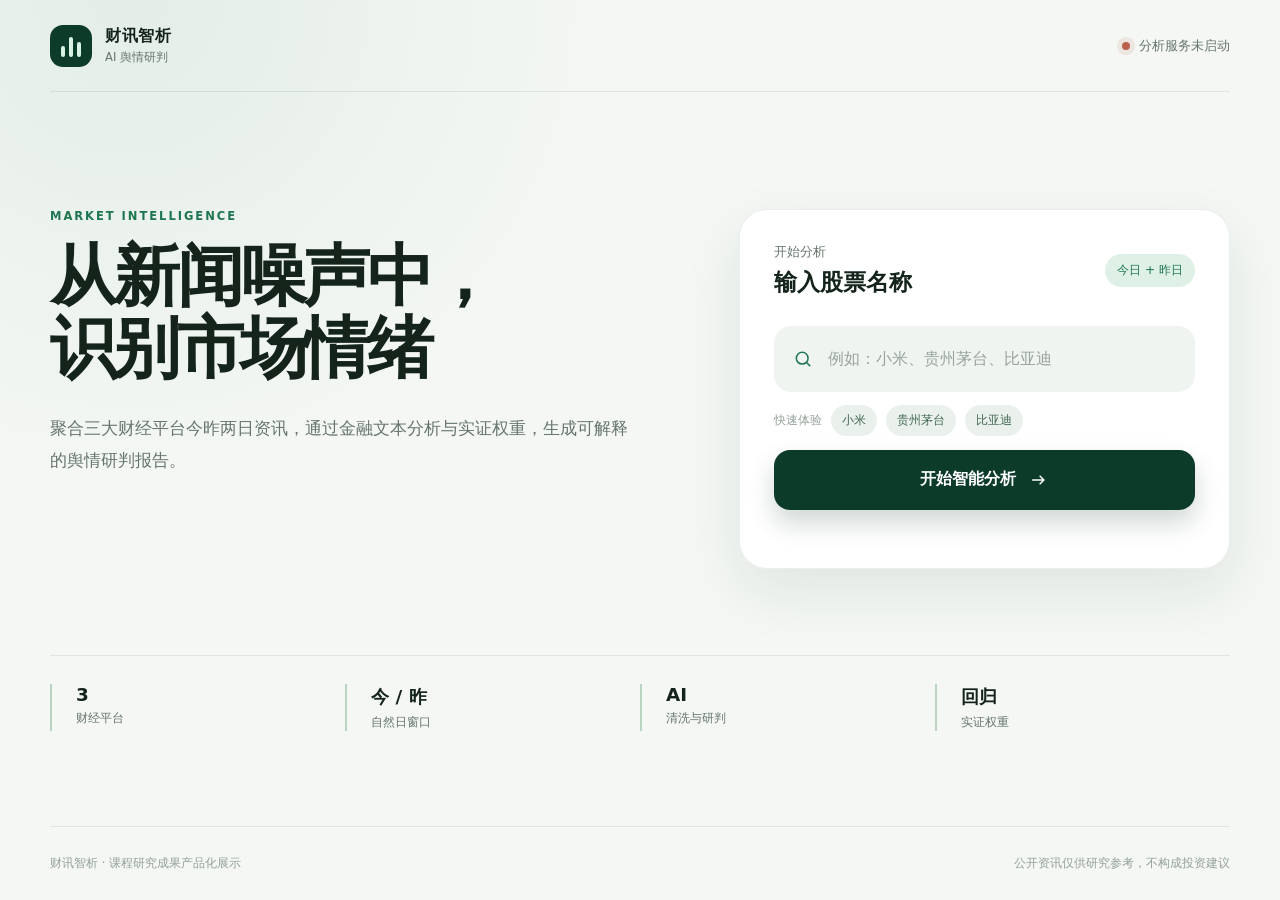
==== commit fbbcb54d: "Add files via upload" ====
--- a/index.html
+++ b/index.html
@@ -1,40 +1,208 @@
-<!doctype html>
-<html lang="zh-CN">
-<head>
-  <meta charset="UTF-8">
-  <meta name="viewport" content="width=device-width, initial-scale=1.0">
-  <meta name="description" content="InvestorShield AI 项目报告：从新闻情绪与股价关系研究，到面向投资新手的 AI 舆情辅助工具。">
-  <title>财经舆情分析工具 · AI 人机协作项目</title>
-  <style>
-    :root{--ink:#18231e;--muted:#65736b;--paper:#fbfcfb;--white:#fff;--soft:#f2f6f3;--line:#d9e4dc;--green:#0e4d34;--green2:#2d845c;--mint:#e2f1e7;--blue:#225f91;--bluebg:#e9f3fb;--amber:#a85f21;--amberbg:#fff2e4;--shadow:0 15px 42px rgba(14,77,52,.08);--radius:20px;font-family:Inter,ui-sans-serif,system-ui,-apple-system,BlinkMacSystemFont,"Segoe UI","PingFang SC","Microsoft YaHei",sans-serif}
-    *{box-sizing:border-box}html{scroll-behavior:smooth}body{margin:0;background:var(--paper);color:var(--ink);line-height:1.78}a{color:inherit}.wrap{width:min(1160px,calc(100% - 44px));margin:0 auto}.top{min-height:74px;display:flex;align-items:center;justify-content:space-between;border-bottom:1px solid var(--line)}.brand{display:flex;align-items:center;gap:12px;text-decoration:none}.mark{width:38px;height:38px;border-radius:12px;background:var(--green);display:flex;align-items:end;justify-content:center;gap:4px;padding:9px}.mark i{display:block;width:4px;border-radius:4px;background:#d8f0df}.mark i:nth-child(1){height:11px}.mark i:nth-child(2){height:19px}.mark i:nth-child(3){height:14px}.brand strong,.brand small{display:block}.brand small{color:var(--muted);font-size:.72rem}.nav{display:flex;gap:18px;color:var(--muted);font-size:.8rem}.nav a{text-decoration:none}.nav a:hover{color:var(--green)}.hero{padding:82px 0 72px;display:grid;grid-template-columns:1.08fr .92fr;gap:70px;align-items:center}.eyebrow{margin:0 0 14px;color:var(--green2);font-size:.7rem;letter-spacing:.18em;font-weight:800}.hero h1{max-width:700px;margin:0;font-size:clamp(2.6rem,4.8vw,5rem);line-height:1.1;letter-spacing:-.06em}.lead{max-width:680px;margin:25px 0 0;color:var(--muted);font-size:1.04rem}.actions{display:flex;flex-wrap:wrap;gap:10px;margin-top:26px}.btn{display:inline-flex;align-items:center;padding:11px 15px;border:1px solid var(--line);border-radius:12px;text-decoration:none;font-size:.84rem;font-weight:700}.btn.primary{background:var(--green);border-color:var(--green);color:#fff}.hero-panel{padding:26px;border:1px solid var(--line);border-radius:var(--radius);background:var(--white);box-shadow:var(--shadow)}.hero-panel h2{margin:0;font-size:1.1rem}.hero-panel p{margin:8px 0 0;color:var(--muted);font-size:.86rem}.facts{display:grid;grid-template-columns:1fr 1fr;gap:10px;margin-top:23px}.fact{padding:13px;border-radius:13px;background:var(--soft)}.fact strong{display:block;color:var(--green);font-size:1.25rem}.fact span{color:var(--muted);font-size:.75rem}.pill{display:inline-flex;padding:5px 9px;border-radius:99px;background:var(--mint);color:var(--green);font-size:.7rem;font-weight:750;margin-bottom:13px}.pill.blue{background:var(--bluebg);color:var(--blue)}.pill.amber{background:var(--amberbg);color:var(--amber)}section{padding:70px 0;border-top:1px solid var(--line)}.section-head{display:flex;justify-content:space-between;align-items:end;gap:30px;margin-bottom:29px}.section-head h2{margin:0;font-size:2rem;line-height:1.2;letter-spacing:-.04em}.section-head p{max-width:530px;margin:0;color:var(--muted);font-size:.9rem}.box{padding:25px;border:1px solid var(--line);border-radius:var(--radius);background:var(--white)}.box h3{margin:0 0 10px;font-size:1.04rem}.box p{margin:0;color:var(--muted);font-size:.88rem}.grid2{display:grid;grid-template-columns:1fr 1fr;gap:18px}.grid3{display:grid;grid-template-columns:repeat(3,1fr);gap:16px}.problem{display:grid;grid-template-columns:1fr 1fr;gap:18px}.problem .box:first-child{background:var(--green);color:#fff;border-color:var(--green)}.problem .box:first-child p{color:rgba(255,255,255,.8)}.problem .box:last-child{background:var(--mint);border-color:#c6e2cf}.quote{margin-top:19px;padding:19px 22px;border-left:4px solid var(--green2);background:var(--soft);font-size:.92rem}.quote strong{display:block;margin-bottom:4px}.stage-table{display:grid;gap:10px}.stage{display:grid;grid-template-columns:55px 1.1fr 1.7fr 1.2fr;gap:16px;align-items:start;padding:17px 18px;border:1px solid var(--line);border-radius:16px;background:#fff}.stage-num{color:var(--green2);font-weight:800}.stage h3{margin:0;font-size:.95rem}.stage p{margin:0;color:var(--muted);font-size:.8rem;line-height:1.62}.stage .role{color:var(--green);font-size:.8rem;font-weight:700}.stage p:last-child{grid-column:2/-1;margin-top:4px;padding-top:9px;border-top:1px solid var(--line);color:var(--green);font-weight:700}.note{margin-top:17px;padding:17px 19px;border-radius:15px;background:var(--amberbg);color:#76461d;font-size:.83rem}.sample-grid{display:grid;grid-template-columns:1.1fr .9fr;gap:18px}.sample{display:grid;gap:10px}.stock{display:flex;align-items:center;justify-content:space-between;padding:13px 15px;border:1px solid var(--line);border-radius:13px;background:#fff}.stock span{color:var(--muted);font-size:.78rem}.stock strong{font-size:.86rem}.reason-list{margin:0;padding-left:20px;color:var(--muted);font-size:.86rem}.reason-list li{margin:7px 0}.source{display:grid;gap:10px}.source-row{display:grid;grid-template-columns:120px 1fr;gap:15px;padding:13px 0;border-bottom:1px solid var(--line)}.source-row:last-child{border:0}.source-row strong{font-size:.87rem}.source-row p{margin:0;color:var(--muted);font-size:.82rem}.collab{display:grid;grid-template-columns:1fr 1fr;gap:18px}.collab-box{padding:26px;border-radius:var(--radius)}.collab-box.human{background:var(--green);color:#fff}.collab-box.ai{background:var(--bluebg);border:1px solid #cfe3f2}.collab-box h3{margin:0 0 13px;font-size:1.12rem}.collab-box p{margin:0 0 14px;font-size:.86rem;opacity:.84}.collab-box ul{margin:0;padding-left:20px;font-size:.84rem}.collab-box li{margin:6px 0}.evidence{display:grid;grid-template-columns:1fr 1fr;gap:18px}.evidence .box{min-height:230px}.evidence ul{margin:0;padding-left:20px;color:var(--muted);font-size:.85rem}.evidence li{margin:7px 0}.metrics{display:grid;grid-template-columns:repeat(4,1fr);gap:13px}.metric{padding:21px;border:1px solid var(--line);border-radius:17px;background:#fff}.metric strong{display:block;color:var(--green);font-size:1.9rem;letter-spacing:-.05em}.metric span{color:var(--muted);font-size:.78rem}.artifact{display:grid;gap:10px;margin-top:18px}.artifact-row{display:flex;justify-content:space-between;gap:18px;padding:14px 16px;border:1px solid var(--line);border-radius:13px;background:#fff}.artifact-row code{color:var(--green);font-size:.79rem}.artifact-row span{color:var(--muted);font-size:.77rem;text-align:right}.timeline{display:grid;gap:17px}.time{position:relative;padding-left:28px}.time:before{content:"";position:absolute;left:0;top:10px;width:12px;height:12px;border-radius:50%;background:var(--green2);border:3px solid var(--paper)}.time h3{margin:0;font-size:1rem}.time p{margin:4px 0 0;color:var(--muted);font-size:.84rem}.footer{padding:32px 0 44px;border-top:1px solid var(--line);color:var(--muted);font-size:.75rem;display:flex;justify-content:space-between;gap:20px}@media(max-width:900px){.hero{grid-template-columns:1fr;gap:32px;padding-top:60px}.stage{grid-template-columns:45px 1fr 1fr}.stage .role{grid-column:2/-1}.grid3,.metrics{grid-template-columns:1fr 1fr}.sample-grid{grid-template-columns:1fr}.section-head{display:block}.section-head p{margin-top:11px}.problem,.collab,.evidence{grid-template-columns:1fr}}@media(max-width:600px){.wrap{width:min(100% - 30px,1160px)}.nav{display:none}.hero h1{font-size:3rem}.facts,.grid3,.grid2,.metrics{grid-template-columns:1fr}.stage{grid-template-columns:38px 1fr}.stage p:nth-of-type(1),.stage .role{grid-column:2}.stage p:nth-of-type(2){grid-column:2}.footer{display:block}.footer span{display:block;margin-top:8px}}
-  </style>
-</head>
-<body>
-  <header class="wrap top">
-    <a class="brand" href="#top"><span class="mark" aria-hidden="true"><i></i><i></i><i></i></span><span><strong>InvestorShield AI</strong><small>AI 人机协作项目报告</small></span></a>
-    <nav class="nav"><a href="#background">背景</a><a href="#process">过程</a><a href="#collab">协作</a><a href="#result">成果</a><a href="#review">复盘</a></nav>
-  </header>
-
-  <main id="top">
-    <section class="wrap hero">
-      <div><p class="eyebrow">INVESTORSHIELD AI / PROJECT REPORT</p><h1>财经舆情分析工具<br>AI 人机协作项目</h1><p class="lead">我希望把“新闻情绪是否能帮助理解股市变化”这个研究问题，做成一套投资新手也能看懂的辅助工具。它先整理公开财经新闻，再呈现情绪方向、风险因素和判断依据，帮助用户建立自己的信息判断起点，而不是直接给出一个买卖答案。</p><div class="actions"><a class="btn primary" href="https://sylvialzy.github.io/-investor-shield-ai/" target="_blank" rel="noreferrer">打开产品</a><a class="btn" href="project-book.html" target="_blank" rel="noreferrer">查看项目说明书</a></div></div>
-      <aside class="hero-panel"><span class="pill">一句话概括</span><h2>根据新闻里的情绪，帮助新手建立投资信息判断的起点。</h2><p>项目从一个研究想法开始，后来被拆成数据研究流程、实时分析程序和可以被别人打开的网页。</p><div class="facts"><div class="fact"><strong>3</strong><span>财经新闻来源</span></div><div class="fact"><strong>2025</strong><span>研究数据窗口</span></div><div class="fact"><strong>8</strong><span>前期股票样本</span></div><div class="fact"><strong>1</strong><span>面向新手的产品原型</span></div></div></aside>
-    </section>
-
-    <section id="background"><div class="wrap"><div class="section-head"><div><p class="eyebrow">01 / BACKGROUND</p><h2>为什么做这个项目</h2></div><p>我先从一个很具体的问题出发：投资新手每天会接触很多新闻，但往往不知道哪些是事实、哪些是观点，也不知道新闻情绪是否真的和股价变化有关。</p></div><div class="problem"><article class="box"><span class="pill" style="background:rgba(255,255,255,.14);color:#fff">我看到的问题</span><h3>信息很多，判断没有起点</h3><p>对没有投资经验的人来说，财经新闻不是越多越好。新闻标题里有利好、利空、政策、业绩、行业消息，但这些信息分散在不同平台，也很难手动比较。新手容易被单条标题带着走，或者因为看不懂而完全放弃。</p></article><article class="box"><span class="pill blue">我设定的目标</span><h3>先把新闻变成一份可解释的观察材料</h3><p>我没有把目标设成“预测明天涨跌”，而是先做一层更基础的辅助：聚合新闻，判断情绪方向，说明积极因素和风险因素，再提示用户去核验原文、公告和财报。它更像一个入门用的风险雷达。</p></article></div><div class="quote"><strong>我的研究问题</strong>如果把财经新闻的情感倾向量化，再和同一时期的股价变化对齐，能不能看出不同平台、不同股票对新闻情绪的敏感度差异？这种结果能不能被转成普通用户看得懂的提示？</div></div></section>
-
-    <section><div class="wrap"><div class="section-head"><div><p class="eyebrow">02 / RESEARCH DESIGN</p><h2>先把问题变成一套可执行的研究方案</h2></div><p>这一步不是写代码，而是确定研究对象、时间范围、样本标准和后续验证方式。AI 提供多种方案，我比较后确认最终研究口径。</p></div><div class="grid3"><article class="box"><span class="pill">时间窗口</span><h3>选择 2025 年</h3><p>2025 年是距离研究时点最近的完整年度，能覆盖全年交易日、季度周期和重要消费节点，也避免把不完整的年度数据直接拿来比较。</p></article><article class="box"><span class="pill blue">股票样本</span><h3>从行业和数据条件出发选股</h3><p>不是简单挑热门股票，而是同时看新闻数量、股价波动和数据可获得性。最终样本覆盖白酒、新能源、数字经济、智能汽车、创新医药和金融。</p></article><article class="box"><span class="pill amber">研究口径</span><h3>观察同期与滞后关系</h3><p>把新闻情绪和交易日对齐，分别比较当日情绪与股价涨跌的关系，以及前一日情绪对下一交易日的滞后关系。</p></article></div><div class="sample-grid" style="margin-top:18px"><div class="box sample"><span class="pill">最终样本组合</span><div class="stock"><strong>贵州茅台 / 五粮液</strong><span>白酒：同行业对比</span></div><div class="stock"><strong>宁德时代 / 三六零</strong><span>新能源与数字经济：高波动代表</span></div><div class="stock"><strong>比亚迪 / 药明康德 / 中信证券</strong><span>汽车、医药、金融：行业覆盖</span></div></div><div class="box"><span class="pill blue">选股标准</span><ol class="reason-list"><li>新闻热度要足，避免情感样本太少。</li><li>股价要有合理波动，不能全年横盘。</li><li>股价数据和新闻历史记录要能完整获取。</li><li>尽量兼顾同行业比较与跨行业比较。</li></ol></div></div></div></section>
-
-    <section id="process"><div class="wrap"><div class="section-head"><div><p class="eyebrow">03 / PROCESS</p><h2>我如何把项目一步步做出来</h2></div><p>我负责提出目标、研究口径和验收要求；股票样本代码、新闻采集、API 情感分析、相关性分析、网页、后端和部署代码，主要由 AI 根据我的要求完成。</p></div><div class="stage-table"><article class="stage"><div class="stage-num">01</div><div><h3>确定研究问题</h3><p class="role">我提出问题，AI 协助拆解</p></div><p>把“新闻能不能帮助投资”拆成可验证的问题：情感倾向如何量化？新闻日期如何和交易日对应？不同平台是否有不同敏感度？</p><p>产出：研究目标、时间窗口、样本标准和分析维度。</p></article><article class="stage"><div class="stage-num">02</div><div><h3>确定股票样本</h3><p class="role">AI给出样本建议，我最终确认</p></div><p>根据新闻量、股价波动、数据完整性和行业覆盖筛选样本，形成 8 只股票的前期组合。</p><p>产出：AKShare 股价数据获取脚本和 2025 年股票 CSV。</p></article><article class="stage"><div class="stage-num">03</div><div><h3>选择新闻平台</h3><p class="role">AI给出平台建议，我最终确认</p></div><p>选择东方财富、新浪财经和证券时报。东方财富信息量大，新浪财经便于历史回溯，证券时报更偏权威披露。</p><p>产出：三个来源的新闻采集代码和新闻 CSV。</p></article><article class="stage"><div class="stage-num">04</div><div><h3>抓取和清洗新闻</h3><p class="role">AI 完成采集与清洗代码</p></div><p>把网页上的标题、日期、链接和来源保存下来，处理翻页、滚动、重复链接和日期边界。后来云端部署时还要处理无头 Chromium 和网站结构变化。</p><p>产出：按股票、平台保存的新闻数据。</p></article><article class="stage"><div class="stage-num">05</div><div><h3>做情感打分</h3><p class="role">AI给出评分建议，我最终确认并让AI调用 API</p></div><p>把标题情绪转换成 -1 到 1 的分数：1 表示明显利好，0 表示中性或无关，-1 表示明显利空。为了避免一次请求过长，AI 分批处理新闻。</p><p>产出：带有“情感得分”字段的结果 CSV。</p></article><article class="stage"><div class="stage-num">06</div><div><h3>处理 AI 返回结果</h3><p class="role">我提出格式要求，AI 完成清洗</p></div><p>要求模型只返回数字或 JSON，再用正则、范围限制和异常兜底处理格式问题，避免多余解释影响后续计算。</p><p>产出：可以继续计算的结构化情感分数。</p></article><article class="stage"><div class="stage-num">07</div><div><h3>获取股价并做数据对齐</h3><p class="role">AI给出对齐建议，我最终确认对齐口径</p></div><p>把新闻日期转换成统一格式。周末没有交易日时，将周六、周日新闻平移到下一个交易日；然后按日聚合平均情感得分，再和股价表合并。</p><p>产出：舆情—股价对齐表，以及 T-1 滞后变量。</p></article><article class="stage"><div class="stage-num">08</div><div><h3>做相关性分析</h3><p class="role">AI给出分析建议，我最终确认分析口径</p></div><p>分别从股票、平台和整体样本三个层面计算 Pearson 相关系数和 P 值，并比较实时 T 与滞后 T-1 的差异。</p><p>产出：平台比较、股票敏感度排名、热力图和研究结论。</p></article><article class="stage"><div class="stage-num">09</div><div><h3>把研究逻辑变成产品</h3><p class="role">我提出产品目标，AI 完成前后端与部署</p></div><p>把原来只能在终端运行的程序改造成网页任务：输入股票、显示进度、展示来源状态、生成情绪方向、积极信号、风险观察和策略提示。</p><p>产出：从0搭建的网页前端、FastAPI 后端和云端部署方案。</p></article></div><div class="note"><strong>这里的关键变化：</strong>前期研究是为了验证“新闻情绪与股价之间有没有关系”，后期产品是为了把复杂的研究流程翻译成投资新手能理解的提示。两者不是同一个东西，但前者给了后者分析框架。</div></div></section>
-
-    <section><div class="wrap"><div class="section-head"><div><p class="eyebrow">04 / AI IN PRACTICE</p><h2>AI 参与了哪些技术环节</h2></div><p>我把数据链路拆开，是因为“AI 说偏向积极”不能单独成为结论。用户至少应该知道它看了什么、怎么算的、哪里可能不完整。</p></div><div class="grid3"><article class="box"><span class="pill">新闻</span><h3>从标题开始</h3><p>每条新闻至少保留日期、标题、链接和来源。先去重，再按目标股票名称过滤。</p></article><article class="box"><span class="pill blue">情绪</span><h3>把文字变成分数</h3><p>AI 根据标题判断对目标股票的潜在影响，分数范围是 -1 到 1，并保留异常处理。</p></article><article class="box"><span class="pill amber">权重</span><h3>时间和平台不一样重</h3><p>项目中当日与前一日使用不同时间权重，东方财富、证券时报和新浪财经也使用不同平台权重。</p></article></div><div class="source box" style="margin-top:18px"><div class="source-row"><strong>东方财富</strong><p>信息量大，适合观察信息过载和大众情绪。</p></div><div class="source-row"><strong>新浪财经</strong><p>历史新闻存档较完整，标题结构相对适合基础情感分析。</p></div><div class="source-row"><strong>证券时报</strong><p>权威性较高，适合观察官方和权威信息的传播影响。</p></div></div></div></section>
-
-    <section id="collab"><div class="wrap"><div class="section-head"><div><p class="eyebrow">05 / HUMAN + AI</p><h2>我如何和 AI 交互</h2></div><p>项目中 AI 更像一个能给方案、写代码、改结构、跑检查、解释报错的开发搭档；方向、口径和验收标准由 AI 提议，我最终确认。</p></div><div class="collab"><article class="collab-box human"><h3>我保留的判断</h3><p>我负责把一个模糊目标变成具体任务，也负责判断 AI 给出的结果是否真的符合项目目标。</p><ul><li>提出“帮助投资小白入门”的产品目标，而不是只做股价预测。</li><li>让 AI 比较 2025 年时间窗口、股票组合、平台选择和 T/T-1 分析方案，再由我拍板确定。</li><li>从研究目标、资料和产品设想开始，和 AI 一起从0搭建代码、网页和可使用的产品流程。</li><li>决定采用前端与后端分离部署，避免用户电脑启动爬虫浏览器。</li><li>实际测试网页，在东方财富、新浪完成而证券时报失败后继续追踪，不接受“页面能打开”作为完成标准。</li><li>发现线上 `app.js` 还是演示版后要求重新核对文件，而不是继续解释缓存。</li></ul></article><article class="collab-box ai"><h3>AI 承担的工作</h3><p>AI 负责把我的目标和产品设想从0转成一套可运行、可部署、可检查的实现。</p><ul><li>根据我的研究目标、资料和产品设想，从0梳理流程并搭建代码。</li><li>在我拍板确定研究口径后，股票样本、新闻平台、API 情感分析、数据对齐、相关性分析，以及前端、后端和 GitHub 部署相关的代码，均由 AI 从0完成。</li><li>把终端输入改成 FastAPI 的任务创建和进度查询接口。</li><li>把原来的爬虫逻辑放到后台任务中，用无头 Chromium 在云端运行。</li><li>增加 CORS、健康检查、环境变量、Dockerfile 和部署文件。</li><li>检查 GitHub 线上文件，定位演示版 `REPORTS` / `DEFAULT_REPORT` 与真实 API 版的区别。</li><li>根据证券时报失败现象改进选择器、滚动上限、日期解析、超时和来源失败警告。</li><li>制作更新日志和本项目报告，把技术过程整理成可以讲给别人听的故事。</li></ul></article></div><div class="evidence" style="margin-top:18px"><article class="box"><span class="pill blue">能力获得</span><h3>我获得的 AI 能力</h3><ul><li>把一个模糊目标拆成研究问题、数据流程、产品任务和验收标准。</li><li>让 AI 从研究目标开始生成并解释 Python、网页和数据处理代码。</li><li>理解 API、前端、后端、环境变量、CORS、Docker 和云端部署之间的关系。</li><li>把自然语言需求转成可以执行的代码修改，而不是只会让 AI 生成一段孤立代码。</li><li>根据线上现象和错误信息，继续追问到选择器、超时、数据格式和部署环境。</li></ul></article><article class="box"><span class="pill amber">协作方式</span><h3>我学会了如何和 AI 一起工作</h3><ul><li>先提供完整背景、文件和目标，再让 AI 开始实现。</li><li>把“做得像产品”拆成页面、接口、部署和测试几个阶段。</li><li>每次让 AI 修改后，检查实际文件和线上结果，不只看它的文字说明。</li><li>发现结果不对时，给出具体现象，例如“仍显示演示版”或“证券时报阶段失败”。</li><li>保留研究口径、用户边界和最终判断，把 AI 当作开发搭档而不是替代者。</li></ul></article></div></div></section>
-
-    <section id="review"><div class="wrap"><div class="section-head"><div><p class="eyebrow">06 / REVIEW</p><h2>我获得了哪些 AI 能力</h2></div><p>这次项目让我获得的不是某一个工具的使用经验，而是一套和 AI 一起完成复杂任务的工作方式：先定义问题，再拆解任务；让 AI 负责实现，同时持续检查结果。</p></div><div class="timeline"><div class="time"><h3>把需求拆成可执行任务</h3><p>我学会先把“帮助投资新手理解新闻”拆成研究问题、数据流程、产品功能和验收标准，再把这些内容交给 AI 分步实现。</p></div><div class="time"><h3>让 AI 参与完整开发流程</h3><p>我学会让 AI 参与从数据获取、API 情感分析、日期对齐、相关性分析到网页和后端部署的完整流程，而不是只生成一个局部功能。</p></div><div class="time"><h3>用 AI 从0搭建和迭代代码</h3><p>我学会从研究目标开始让 AI 逐步生成代码，同时保留对样本、研究口径、用户边界和结果解释的判断。</p></div><div class="time"><h3>用 AI 协助排查线上问题</h3><p>我学会根据“Failed to fetch”、线上仍显示演示版、证券时报没有返回数据等现象，继续检查线上文件、API、日志、选择器、超时和部署环境，而不是停留在表面报错。</p></div></div></div></section>
-    <section id="result"><div class="wrap"><div class="section-head"><div><p class="eyebrow">07 / RESULT</p><h2>最终成果</h2></div><p>成果分成研究产物和产品产物两部分。研究产物支撑判断，产品产物负责让判断可以被别人使用。</p></div><div class="metrics"><div class="metric"><strong>8</strong><span>前期股票样本</span></div><div class="metric"><strong>3</strong><span>新闻平台</span></div><div class="metric"><strong>T / T-1</strong><span>实时与滞后分析</span></div><div class="metric"><strong>3</strong><span>后端 API 路由</span></div></div><div class="artifact"><div class="artifact-row"><code>股票数据</code><span>AKShare 获取 2025 年日度股价</span></div><div class="artifact-row"><code>新闻数据</code><span>东方财富、新浪财经、证券时报 CSV</span></div><div class="artifact-row"><code>情感打分结果</code><span>按标题生成 -1 到 1 的情感得分</span></div><div class="artifact-row"><code>对齐与相关性</code><span>每日情感聚合、周末处理、T-1 变量、Pearson r 和 P 值</span></div><div class="artifact-row"><code>网页产品</code><span>输入股票、任务进度、平台状态、报告和新闻依据</span></div><div class="artifact-row"><code>项目说明书</code><span>记录从0搭建、AI协作、前后端开发和部署过程</span></div></div><div class="actions" style="margin-top:18px"><a class="btn primary" href="https://sylvialzy.github.io/-investor-shield-ai/" target="_blank" rel="noreferrer">打开产品</a><a class="btn" href="project-book.html" target="_blank" rel="noreferrer">查看项目说明书</a></div></div></section>
-  </main>
-  <footer class="wrap footer"><span>InvestorShield AI · AI 人机协作项目报告</span><span>公开资讯仅供研究参考，不构成投资建议</span></footer>
-</body>
-</html>
+<!doctype html>
+<html lang="zh-CN">
+  <head>
+    <meta charset="UTF-8" />
+    <meta name="viewport" content="width=device-width, initial-scale=1.0" />
+    <meta
+      name="description"
+      content="聚合财经新闻、分析市场情绪并生成结构化舆情研判报告。"
+    />
+    <title>财讯智析 · AI 舆情研判</title>
+    <link
+      rel="icon"
+      type="image/svg+xml"
+      href="data:image/svg+xml,%3Csvg xmlns='http://www.w3.org/2000/svg' viewBox='0 0 64 64'%3E%3Crect width='64' height='64' rx='18' fill='%230d3b2a'/%3E%3Cpath d='M17 43V31m15 12V20m15 23V27' stroke='%23d9f3e5' stroke-width='6' stroke-linecap='round'/%3E%3C/svg%3E"
+    />
+    <link rel="stylesheet" href="./styles.css" />
+  </head>
+  <body>
+    <div class="app-shell">
+      <header class="topbar">
+        <a class="brand" href="#" aria-label="财讯智析首页">
+          <span class="brand-mark" aria-hidden="true">
+            <i></i><i></i><i></i>
+          </span>
+          <span>
+            <strong>财讯智析</strong>
+            <small>AI 舆情研判</small>
+          </span>
+        </a>
+        <div class="service-state" id="serviceState" aria-live="polite">
+          <span class="state-dot"></span>
+          <span>正在连接分析服务</span>
+        </div>
+      </header>
+
+      <main>
+        <section class="workspace" id="searchView">
+          <div class="workspace-copy">
+            <p class="eyebrow">MARKET INTELLIGENCE</p>
+            <h1>从新闻噪声中，<br />识别市场情绪</h1>
+            <p class="lead">
+              聚合三大财经平台今昨两日资讯，通过金融文本分析与实证权重，生成可解释的舆情研判报告。
+            </p>
+          </div>
+
+          <form class="search-panel" id="analysisForm">
+            <div class="panel-head">
+              <div>
+                <p class="panel-label">开始分析</p>
+                <h2>输入股票名称</h2>
+              </div>
+              <span class="window-badge">今日 + 昨日</span>
+            </div>
+            <label class="search-box" for="stockInput">
+              <svg viewBox="0 0 24 24" aria-hidden="true">
+                <circle cx="11" cy="11" r="7"></circle>
+                <path d="m16.5 16.5 4 4"></path>
+              </svg>
+              <input
+                id="stockInput"
+                name="stock"
+                autocomplete="off"
+                maxlength="30"
+                placeholder="例如：小米、贵州茅台、比亚迪"
+                required
+              />
+            </label>
+            <div class="quick-row" aria-label="快速体验">
+              <span>快速体验</span>
+              <button type="button" data-stock="小米">小米</button>
+              <button type="button" data-stock="贵州茅台">贵州茅台</button>
+              <button type="button" data-stock="比亚迪">比亚迪</button>
+            </div>
+            <button class="primary-action" id="submitButton" type="submit">
+              <span>开始智能分析</span>
+              <svg viewBox="0 0 24 24" aria-hidden="true"><path d="m5 12 14 0m-5-5 5 5-5 5"></path></svg>
+            </button>
+            <p class="form-error" id="formError" role="alert"></p>
+          </form>
+
+          <div class="method-row" aria-label="分析方法概览">
+            <div><strong>3</strong><span>财经平台</span></div>
+            <div><strong>今 / 昨</strong><span>自然日窗口</span></div>
+            <div><strong>AI</strong><span>清洗与研判</span></div>
+            <div><strong>回归</strong><span>实证权重</span></div>
+          </div>
+        </section>
+
+        <section class="progress-view is-hidden" id="progressView" aria-live="polite">
+          <div class="progress-main">
+            <button class="text-button" id="cancelButton" type="button">← 返回搜索</button>
+            <p class="eyebrow">ANALYSIS IN PROGRESS</p>
+            <h2 id="progressStock">—</h2>
+            <p class="progress-message" id="progressMessage">正在创建分析任务</p>
+            <div class="progress-value"><strong id="progressNumber">0</strong><span>%</span></div>
+            <div class="progress-track" aria-hidden="true">
+              <div class="progress-fill" id="progressFill"></div>
+            </div>
+          </div>
+
+          <aside class="source-panel">
+            <div class="aside-title"><span>资讯来源</span><small>实时状态</small></div>
+            <div id="sourceList"></div>
+            <div class="warning-list" id="warningList"></div>
+          </aside>
+        </section>
+
+        <section class="report-view is-hidden" id="reportView">
+          <div class="report-toolbar">
+            <div>
+              <p class="eyebrow">AI SENTIMENT REPORT</p>
+              <h2 id="reportStock">—</h2>
+              <p id="reportMeta">—</p>
+            </div>
+            <button class="outline-button" id="newAnalysisButton" type="button">分析另一只股票</button>
+          </div>
+
+          <div class="score-layout">
+            <article class="score-card">
+              <div class="card-label">
+                综合情绪方向
+                <button class="help-button" id="metricHelpButton" type="button" aria-expanded="false" aria-controls="metricHelp">?</button>
+              </div>
+              <div class="score-heading">
+                <strong id="directionValue">0.00</strong>
+                <span id="directionLabel">中性</span>
+              </div>
+              <div class="score-scale">
+                <div class="scale-line"></div>
+                <div class="scale-pin" id="scalePin"></div>
+              </div>
+              <div class="scale-caption"><span>消极</span><span>中性</span><span>积极</span></div>
+              <p class="inline-help is-hidden" id="metricHelp">
+                情绪方向经过平台日均与时间权重两级归一化；情绪强度反映标题表达的方向性强弱；新闻热度为 AI 清洗后保留的资讯数量。
+              </p>
+              <div class="metric-strip">
+                <div><strong id="intensityValue">0.00</strong><span>情绪强度</span></div>
+                <div><strong id="heatValue">0</strong><span>新闻热度</span></div>
+                <div><strong id="coverageValue">0</strong><span>平台覆盖</span></div>
+              </div>
+            </article>
+
+            <article class="decision-card">
+              <p>研判结论</p>
+              <h3 id="decisionRating">—</h3>
+              <div id="decisionReason">—</div>
+              <div class="decision-foot"><span>基于公开资讯</span><span>动态更新</span></div>
+            </article>
+          </div>
+
+          <div class="report-grid">
+            <div class="report-column">
+              <article class="content-card">
+                <p class="section-kicker">OVERVIEW</p>
+                <h3>深度研报综述</h3>
+                <p class="report-copy" id="summaryText"></p>
+              </article>
+
+              <article class="content-card">
+                <div class="section-title positive"><span>↗</span><h3>积极信号</h3></div>
+                <div id="prosList"></div>
+              </article>
+
+              <article class="content-card">
+                <div class="section-title risk"><span>!</span><h3>风险观察</h3></div>
+                <div id="consList"></div>
+              </article>
+
+              <article class="content-card">
+                <p class="section-kicker">STRATEGY</p>
+                <h3>策略观察</h3>
+                <p class="report-copy" id="strategyText"></p>
+              </article>
+            </div>
+
+            <aside class="evidence-column">
+              <article class="content-card distribution-card">
+                <p class="section-kicker">SOURCE MIX</p>
+                <h3>平台资讯分布</h3>
+                <div id="platformDistribution"></div>
+              </article>
+
+              <details class="disclosure-card" id="evidenceDetails">
+                <summary><span><i>!</i>新闻依据</span><b>展开</b></summary>
+                <div class="disclosure-content" id="evidenceList"></div>
+              </details>
+
+              <details class="disclosure-card">
+                <summary><span><i class="question">?</i>分数与模型说明</span><b>展开</b></summary>
+                <div class="disclosure-content model-text" id="modelInfo"></div>
+              </details>
+            </aside>
+          </div>
+
+          <p class="legal-note" id="legalNote"></p>
+        </section>
+      </main>
+
+      <footer>
+        <span>财讯智析 · 课程研究成果产品化展示</span>
+        <span>公开资讯仅供研究参考，不构成投资建议</span>
+      </footer>
+    </div>
+
+    <script src="./config.js"></script>
+    <script src="./app.js" defer></script>
+  </body>
+</html>
--- a/styles.css
+++ b/styles.css
@@ -0,0 +1,362 @@
+:root {
+  color-scheme: light;
+  --ink: #14241b;
+  --muted: #66756c;
+  --faint: #93a098;
+  --line: #dfe6e1;
+  --paper: #f4f7f4;
+  --surface: #ffffff;
+  --forest: #0d3b2a;
+  --green: #1e7650;
+  --mint: #dff1e6;
+  --positive: #23704d;
+  --risk: #a25b48;
+  --shadow: 0 22px 60px rgba(13, 59, 42, 0.09);
+  font-family: Inter, ui-sans-serif, system-ui, -apple-system, BlinkMacSystemFont, "Segoe UI", "PingFang SC", "Microsoft YaHei", sans-serif;
+}
+
+* { box-sizing: border-box; }
+
+html { scroll-behavior: smooth; }
+
+body {
+  margin: 0;
+  background:
+    radial-gradient(circle at 10% 0%, rgba(61, 137, 94, 0.09), transparent 30rem),
+    var(--paper);
+  color: var(--ink);
+  min-width: 320px;
+}
+
+button, input { font: inherit; }
+button { cursor: pointer; }
+
+.app-shell { min-height: 100vh; }
+
+.topbar {
+  width: min(1180px, calc(100% - 48px));
+  min-height: 92px;
+  margin: 0 auto;
+  display: flex;
+  align-items: center;
+  justify-content: space-between;
+  border-bottom: 1px solid rgba(20, 36, 27, 0.09);
+}
+
+.brand {
+  display: inline-flex;
+  gap: 13px;
+  align-items: center;
+  color: inherit;
+  text-decoration: none;
+}
+
+.brand-mark {
+  width: 42px;
+  height: 42px;
+  display: flex;
+  align-items: end;
+  justify-content: center;
+  gap: 4px;
+  padding: 10px;
+  border-radius: 13px;
+  background: var(--forest);
+}
+
+.brand-mark i { display: block; width: 4px; border-radius: 4px; background: #d8f2e3; }
+.brand-mark i:nth-child(1) { height: 11px; }
+.brand-mark i:nth-child(2) { height: 20px; }
+.brand-mark i:nth-child(3) { height: 15px; }
+.brand strong, .brand small { display: block; }
+.brand strong { font-size: 1rem; letter-spacing: .04em; }
+.brand small { margin-top: 3px; color: var(--muted); font-size: .72rem; }
+
+.service-state {
+  display: flex;
+  align-items: center;
+  gap: 9px;
+  color: var(--muted);
+  font-size: .82rem;
+}
+
+.state-dot {
+  width: 8px;
+  height: 8px;
+  border-radius: 50%;
+  background: #d2a056;
+  box-shadow: 0 0 0 5px rgba(210, 160, 86, .12);
+}
+
+.service-state.online .state-dot { background: #41a06c; box-shadow: 0 0 0 5px rgba(65, 160, 108, .12); }
+.service-state.offline .state-dot { background: #ba624e; box-shadow: 0 0 0 5px rgba(186, 98, 78, .12); }
+
+main { width: min(1180px, calc(100% - 48px)); margin: 0 auto; }
+
+.workspace {
+  min-height: calc(100vh - 166px);
+  padding: 76px 0 54px;
+  display: grid;
+  grid-template-columns: minmax(0, 1fr) minmax(420px, .82fr);
+  grid-template-rows: auto auto;
+  column-gap: 90px;
+  align-content: center;
+}
+
+.eyebrow, .section-kicker {
+  margin: 0 0 18px;
+  color: var(--green);
+  font-size: .72rem;
+  font-weight: 750;
+  letter-spacing: .17em;
+}
+
+.workspace h1 {
+  max-width: 660px;
+  margin: 0;
+  font-size: clamp(3.1rem, 5.2vw, 5.4rem);
+  line-height: 1.08;
+  letter-spacing: -.055em;
+}
+
+.lead {
+  max-width: 580px;
+  margin: 28px 0 0;
+  color: var(--muted);
+  font-size: 1.08rem;
+  line-height: 1.85;
+}
+
+.search-panel {
+  align-self: center;
+  padding: 34px;
+  background: rgba(255, 255, 255, .94);
+  border: 1px solid rgba(25, 72, 49, .09);
+  border-radius: 28px;
+  box-shadow: var(--shadow);
+}
+
+.panel-head, .report-toolbar, .aside-title, .evidence-head {
+  display: flex;
+  align-items: center;
+  justify-content: space-between;
+  gap: 24px;
+}
+
+.panel-label { margin: 0 0 6px; color: var(--muted); font-size: .8rem; }
+.panel-head h2 { margin: 0; font-size: 1.45rem; }
+.window-badge { padding: 8px 12px; border-radius: 999px; background: var(--mint); color: var(--green); font-size: .76rem; }
+
+.search-box {
+  margin-top: 28px;
+  height: 66px;
+  display: flex;
+  align-items: center;
+  gap: 13px;
+  padding: 0 18px;
+  border: 1.5px solid transparent;
+  border-radius: 17px;
+  background: #f0f4f1;
+  transition: border-color .2s, box-shadow .2s;
+}
+
+.search-box:focus-within { border-color: #4a936d; box-shadow: 0 0 0 4px rgba(74, 147, 109, .1); }
+.search-box svg { width: 22px; fill: none; stroke: var(--green); stroke-width: 1.8; }
+.search-box input { width: 100%; border: 0; outline: 0; background: transparent; color: var(--ink); font-size: 1rem; }
+.search-box input::placeholder { color: #98a49c; }
+
+.quick-row { min-height: 58px; display: flex; align-items: center; flex-wrap: wrap; gap: 9px; color: var(--faint); font-size: .78rem; }
+.quick-row button { padding: 7px 11px; border: 0; border-radius: 999px; background: #eaf1ec; color: #416853; font-size: .76rem; }
+.quick-row button:hover { background: #dcebe1; }
+
+.primary-action, .outline-button {
+  border: 0;
+  border-radius: 16px;
+  font-weight: 700;
+}
+
+.primary-action {
+  width: 100%;
+  height: 60px;
+  display: flex;
+  align-items: center;
+  justify-content: center;
+  gap: 12px;
+  background: var(--forest);
+  color: #fff;
+  box-shadow: 0 13px 26px rgba(13, 59, 42, .2);
+  transition: transform .2s, background .2s;
+}
+
+.primary-action:hover { transform: translateY(-1px); background: #125038; }
+.primary-action:disabled { cursor: wait; opacity: .66; transform: none; }
+.primary-action svg { width: 20px; fill: none; stroke: currentColor; stroke-width: 1.8; }
+.form-error { min-height: 1.2em; margin: 13px 0 -4px; color: var(--risk); font-size: .8rem; text-align: center; }
+
+.method-row {
+  grid-column: 1 / -1;
+  margin-top: 86px;
+  padding-top: 28px;
+  display: grid;
+  grid-template-columns: repeat(4, 1fr);
+  border-top: 1px solid var(--line);
+}
+
+.method-row div { padding-left: 24px; border-left: 2px solid #b9d5c2; }
+.method-row strong, .method-row span { display: block; }
+.method-row strong { font-size: 1.15rem; }
+.method-row span { margin-top: 5px; color: var(--muted); font-size: .78rem; }
+
+.is-hidden { display: none !important; }
+
+.progress-view {
+  min-height: calc(100vh - 166px);
+  padding: 76px 0;
+  display: grid;
+  grid-template-columns: 1.18fr .82fr;
+  gap: 72px;
+  align-items: center;
+}
+
+.text-button { margin-bottom: 64px; padding: 0; border: 0; background: transparent; color: var(--muted); }
+.progress-main h2 { margin: 0; font-size: clamp(3.4rem, 7vw, 6.2rem); letter-spacing: -.05em; }
+.progress-message { min-height: 28px; margin: 16px 0 0; color: var(--muted); font-size: 1.06rem; }
+.progress-value { margin-top: 48px; display: flex; align-items: baseline; }
+.progress-value strong { font-size: clamp(5rem, 10vw, 9rem); font-weight: 300; letter-spacing: -.07em; }
+.progress-value span { margin-left: 10px; color: var(--green); font-size: 2rem; }
+.progress-track { height: 8px; overflow: hidden; border-radius: 999px; background: #dce5df; }
+.progress-fill { width: 0; height: 100%; border-radius: inherit; background: linear-gradient(90deg, #1f724e, #81bb94); transition: width .35s ease; }
+
+.source-panel { padding: 34px; border-radius: 26px; background: var(--forest); color: #fff; box-shadow: var(--shadow); }
+.aside-title { margin-bottom: 16px; color: rgba(255,255,255,.68); font-size: .82rem; }
+.aside-title small { font-size: .72rem; }
+.source-row { min-height: 76px; display: flex; align-items: center; justify-content: space-between; gap: 20px; border-bottom: 1px solid rgba(255,255,255,.11); }
+.source-row:last-child { border-bottom: 0; }
+.source-name { display: flex; align-items: center; gap: 12px; font-weight: 650; }
+.source-name i { width: 9px; height: 9px; border-radius: 50%; background: #819488; }
+.source-name i.running { background: #e0b05f; box-shadow: 0 0 0 6px rgba(224,176,95,.12); }
+.source-name i.completed { background: #69c48e; }
+.source-name i.failed, .source-name i.auth_required { background: #e18870; }
+.source-detail { max-width: 210px; color: rgba(255,255,255,.54); font-size: .75rem; text-align: right; }
+.warning-list { color: #e8ca93; font-size: .76rem; line-height: 1.55; }
+.warning-item { margin-top: 12px; padding: 12px 14px; border-radius: 12px; background: rgba(232,202,147,.08); }
+
+.report-view { padding: 58px 0 70px; }
+.report-toolbar { margin-bottom: 34px; }
+.report-toolbar h2 { margin: 0; font-size: 3rem; letter-spacing: -.04em; }
+.report-toolbar p:last-child { margin: 10px 0 0; color: var(--muted); }
+.outline-button { padding: 13px 18px; border: 1px solid #bfcac3; background: transparent; color: var(--forest); }
+.outline-button:hover { background: #e8efea; }
+
+.score-layout { display: grid; grid-template-columns: 1.32fr .68fr; gap: 22px; }
+.score-card, .decision-card, .content-card, .disclosure-card { border: 1px solid rgba(22, 61, 40, .08); border-radius: 24px; background: var(--surface); box-shadow: 0 10px 36px rgba(13,59,42,.055); }
+.score-card { padding: 32px; }
+.card-label { display: flex; align-items: center; color: var(--muted); font-size: .86rem; }
+.help-button { width: 25px; height: 25px; margin-left: 8px; border: 0; border-radius: 50%; background: #dce6df; color: #52705e; font-size: .75rem; }
+.score-heading { margin-top: 9px; display: flex; align-items: baseline; gap: 16px; }
+.score-heading strong { font-size: 4.9rem; font-weight: 330; letter-spacing: -.06em; }
+.score-heading span { padding: 7px 12px; border-radius: 999px; background: var(--mint); color: var(--positive); font-size: .8rem; }
+.score-scale { position: relative; height: 26px; margin-top: 16px; display: flex; align-items: center; }
+.scale-line { width: 100%; height: 8px; border-radius: 999px; background: linear-gradient(90deg, #c47661, #ddd29f 50%, #65a77e); }
+.scale-pin { position: absolute; left: 50%; width: 21px; height: 21px; margin-left: -10px; border: 4px solid var(--forest); border-radius: 50%; background: #fff; box-shadow: 0 2px 8px rgba(13,59,42,.2); transition: left .5s ease; }
+.scale-caption { display: flex; justify-content: space-between; color: var(--faint); font-size: .69rem; }
+.inline-help { margin: 20px 0 0; padding: 15px 16px; border-radius: 12px; background: #f0f4f1; color: var(--muted); font-size: .78rem; line-height: 1.65; }
+.metric-strip { margin-top: 26px; padding-top: 24px; display: grid; grid-template-columns: repeat(3, 1fr); border-top: 1px solid var(--line); }
+.metric-strip div { text-align: center; border-right: 1px solid var(--line); }
+.metric-strip div:last-child { border-right: 0; }
+.metric-strip strong, .metric-strip span { display: block; }
+.metric-strip strong { font-size: 1.38rem; }
+.metric-strip span { margin-top: 5px; color: var(--muted); font-size: .72rem; }
+
+.decision-card { padding: 32px; display: flex; flex-direction: column; background: linear-gradient(145deg, #0c3727, #176043); color: #fff; }
+.decision-card p { margin: 0; color: rgba(255,255,255,.58); font-size: .8rem; }
+.decision-card h3 { margin: 18px 0 14px; font-size: 2rem; }
+.decision-card > div:not(.decision-foot) { color: rgba(255,255,255,.78); line-height: 1.7; font-size: .9rem; }
+.decision-foot { margin-top: auto; padding-top: 24px; display: flex; justify-content: space-between; color: rgba(255,255,255,.45); font-size: .7rem; }
+
+.report-grid { margin-top: 22px; display: grid; grid-template-columns: minmax(0, 1.45fr) minmax(310px, .55fr); gap: 22px; align-items: start; }
+.report-column, .evidence-column { display: grid; gap: 22px; }
+.content-card { padding: 30px; }
+.content-card h3 { margin: 0; font-size: 1.28rem; }
+.report-copy { margin: 20px 0 0; color: #4f5f56; line-height: 1.9; }
+.section-title { display: flex; align-items: center; gap: 12px; margin-bottom: 8px; }
+.section-title > span { width: 34px; height: 34px; display: grid; place-items: center; border-radius: 11px; color: #fff; background: var(--positive); }
+.section-title.risk > span { background: var(--risk); }
+.insight-row { display: grid; grid-template-columns: 30px 1fr; gap: 14px; padding: 20px 0; border-bottom: 1px solid var(--line); }
+.insight-row:last-child { padding-bottom: 0; border-bottom: 0; }
+.insight-index { width: 28px; height: 28px; display: grid; place-items: center; border-radius: 50%; background: var(--mint); color: var(--positive); font-size: .76rem; font-weight: 700; }
+.insight-index.risk { background: #f3e6e1; color: var(--risk); }
+.insight-row h4 { margin: 3px 0 7px; font-size: .98rem; }
+.insight-row p { margin: 0; color: var(--muted); font-size: .87rem; line-height: 1.72; }
+
+.distribution-card { position: sticky; top: 22px; }
+.distribution-row { margin-top: 21px; }
+.distribution-head { display: flex; justify-content: space-between; color: var(--muted); font-size: .8rem; }
+.distribution-track { height: 7px; margin-top: 9px; border-radius: 999px; background: #e9eeea; overflow: hidden; }
+.distribution-fill { height: 100%; border-radius: inherit; background: #2d8058; }
+
+.disclosure-card { overflow: hidden; }
+.disclosure-card summary { min-height: 66px; padding: 0 22px; display: flex; align-items: center; justify-content: space-between; list-style: none; cursor: pointer; color: var(--muted); font-size: .84rem; }
+.disclosure-card summary::-webkit-details-marker { display: none; }
+.disclosure-card summary span { display: flex; align-items: center; }
+.disclosure-card summary i { width: 24px; height: 24px; margin-right: 9px; display: grid; place-items: center; border-radius: 50%; background: #b28a55; color: #fff; font-size: .68rem; font-style: normal; }
+.disclosure-card summary i.question { background: #6c8b79; }
+.disclosure-card summary b { color: var(--faint); font-size: .72rem; font-weight: 500; }
+.disclosure-card[open] summary b { font-size: 0; }
+.disclosure-card[open] summary b::after { content: "收起"; font-size: .72rem; }
+.disclosure-content { max-height: 600px; overflow: auto; padding: 0 22px 22px; border-top: 1px solid var(--line); }
+.evidence-item { padding: 18px 0; border-bottom: 1px solid var(--line); }
+.evidence-item:last-child { border-bottom: 0; }
+.evidence-head { color: var(--faint); font-size: .7rem; }
+.evidence-head strong { color: var(--green); }
+.evidence-item a { display: block; margin-top: 8px; color: var(--ink); font-size: .86rem; font-weight: 650; line-height: 1.55; text-decoration: none; }
+.evidence-item a:hover { color: var(--green); }
+.evidence-item p { margin: 6px 0 0; color: var(--muted); font-size: .75rem; line-height: 1.55; }
+.model-text { color: var(--muted); font-size: .8rem; line-height: 1.7; }
+.model-text p { margin: 16px 0 0; }
+.legal-note { margin: 30px 0 0; color: var(--faint); font-size: .73rem; text-align: center; }
+
+footer {
+  width: min(1180px, calc(100% - 48px));
+  min-height: 74px;
+  margin: 0 auto;
+  display: flex;
+  justify-content: space-between;
+  align-items: center;
+  gap: 24px;
+  border-top: 1px solid var(--line);
+  color: var(--faint);
+  font-size: .72rem;
+}
+
+@media (max-width: 900px) {
+  .workspace { grid-template-columns: 1fr; gap: 44px; padding-top: 50px; }
+  .search-panel { width: 100%; max-width: 620px; }
+  .method-row { margin-top: 56px; }
+  .progress-view, .score-layout, .report-grid { grid-template-columns: 1fr; }
+  .progress-view { gap: 36px; }
+  .distribution-card { position: static; }
+}
+
+@media (max-width: 600px) {
+  .topbar, main, footer { width: min(100% - 30px, 1180px); }
+  .topbar { min-height: 76px; }
+  .service-state span:last-child { display: none; }
+  .workspace { padding-top: 40px; }
+  .workspace h1 { font-size: 2.85rem; }
+  .lead { font-size: .98rem; }
+  .search-panel { padding: 23px; border-radius: 22px; }
+  .window-badge { display: none; }
+  .method-row { grid-template-columns: repeat(2, 1fr); gap: 24px 0; }
+  .progress-view { padding: 42px 0; }
+  .text-button { margin-bottom: 42px; }
+  .source-panel, .score-card, .decision-card, .content-card { padding: 24px; }
+  .report-toolbar { align-items: flex-start; flex-direction: column; }
+  .report-toolbar h2 { font-size: 2.35rem; }
+  .score-heading strong { font-size: 4rem; }
+  .report-grid { grid-template-columns: minmax(0, 1fr); }
+  footer { padding: 22px 0; align-items: flex-start; flex-direction: column; }
+}
+
+@media (prefers-reduced-motion: reduce) {
+  *, *::before, *::after { scroll-behavior: auto !important; transition: none !important; }
+}
